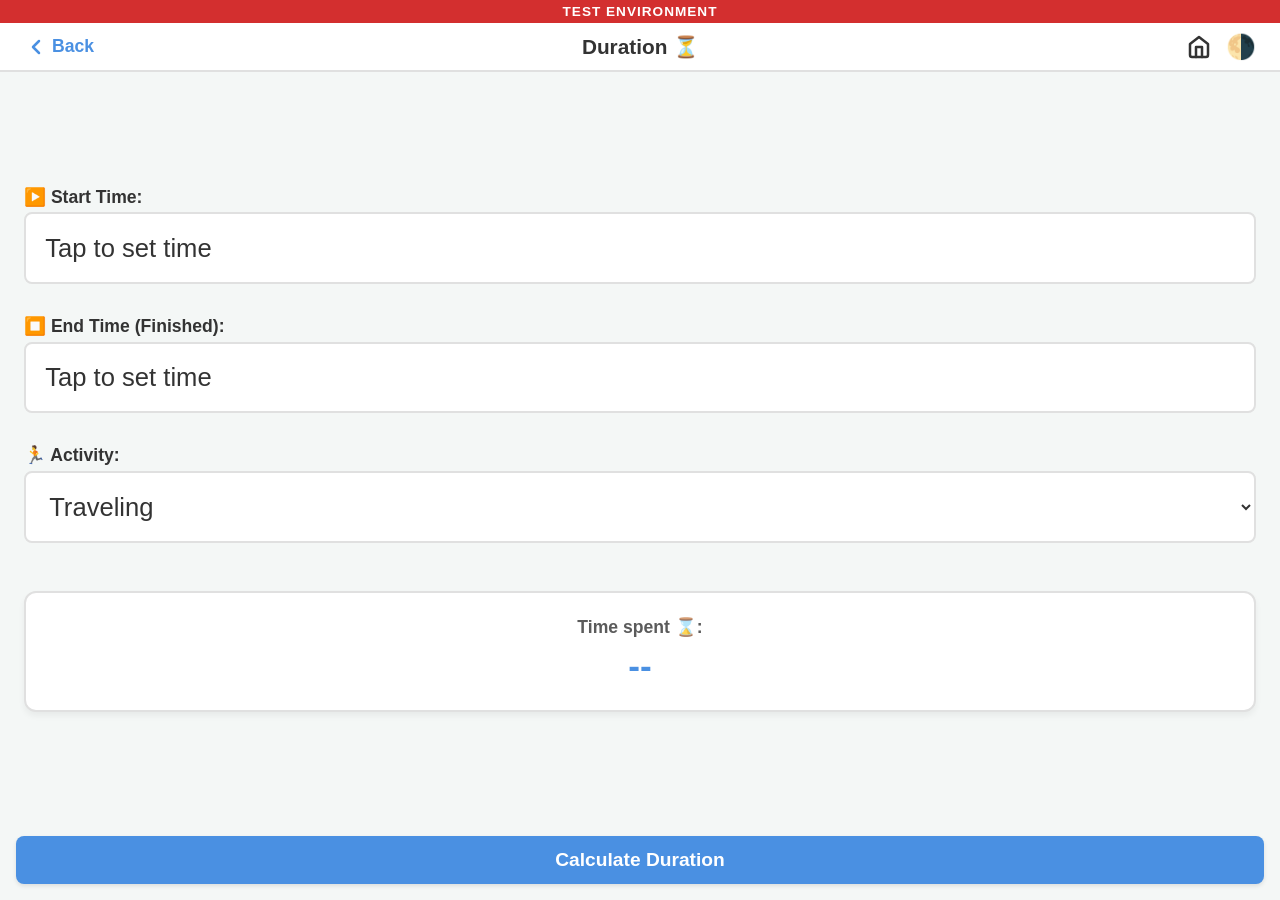
==== pages/duration.html @ 2d46a9dc "Update duration.html" ====
<!DOCTYPE html>
<html lang="en">
<head>
    <meta charset="UTF-8">
    <meta name="viewport" content="width=device-width, initial-scale=1.0, maximum-scale=1.0, user-scalable=no">
    <title>Duration | LifeCount</title>
    <link rel="stylesheet" href="../styles.css">
</head>
<body>
    <header class="top-bar">
        <a href="time-menu.html" class="back-btn" aria-label="Go back">
            <svg xmlns="http://www.w3.org/2000/svg" width="24" height="24" viewBox="0 0 24 24" fill="none" stroke="currentColor" stroke-width="2.5" stroke-linecap="round" stroke-linejoin="round"><polyline points="15 18 9 12 15 6"></polyline></svg>
            Back
        </a>
        <h1>Duration ⏳</h1>
        <div class="header-actions">
            <a href="../index.html" class="header-icon-btn" aria-label="Home">
                <svg xmlns="http://www.w3.org/2000/svg" width="24" height="24" viewBox="0 0 24 24" fill="none" stroke="currentColor" stroke-width="2.5" stroke-linecap="round" stroke-linejoin="round"><path d="m3 9 9-7 9 7v11a2 2 0 0 1-2 2H5a2 2 0 0 1-2-2z"/><polyline points="9 22 9 12 15 12 15 22"/></svg>
            </a>
            <button id="theme-toggle" class="header-icon-btn" style="font-size:1.5rem;">🌗</button>
        </div>
    </header>

    <main class="page-content">
        <!-- New time-content class elegantly spaces everything out -->
        <div class="content-body time-content">
            
            <div class="input-group">
                <label>▶️ Start Time:</label>
                <div class="time-picker-wrapper">
                    <input type="text" id="start-time-display" class="large-input time-picker-display" value="Tap to set time" readonly aria-hidden="true">
                    <input type="time" id="start-time" class="time-picker-native">
                </div>
            </div>

            <div class="input-group">
                <label>⏹️ End Time (Finished):</label>
                <div class="time-picker-wrapper">
                    <input type="text" id="end-time-display" class="large-input time-picker-display" value="Tap to set time" readonly aria-hidden="true">
                    <input type="time" id="end-time" class="time-picker-native">
                </div>
            </div>

            <div class="input-group">
                <label>🏃 Activity:</label>
                <select class="large-input">
                    <option value="travel">Traveling</option>
                    <option value="lunch">Lunch / Dinner</option>
                    <option value="other">Other activity</option>
                </select>
            </div>

            <!-- New time-result-box class makes it a prominent card -->
            <div class="time-result-box">
                <p style="margin: 0 0 0.5rem 0; font-weight:bold; font-size:1.1rem; opacity: 0.8;">Time spent ⌛:</p>
                <h2 id="duration-result" style="margin: 0; font-size: 2.2rem; color: var(--primary-color);">--</h2>
            </div>

        </div>

        <div class="step-footer">
            <button class="primary-btn" onclick="calculateDuration()">Calculate Duration</button>
        </div>
    </main>

    <script src="../app.js"></script>
    <script>
        function format12Hour(time24) {
            if (!time24) return "Tap to set time";
            let [hours, minutes] = time24.split(':');
            hours = parseInt(hours, 10);
            const ampm = hours >= 12 ? 'PM' : 'AM';
            hours = hours % 12;
            hours = hours ? hours : 12; 
            const strHours = hours < 10 ? '0' + hours : hours;
            return `${strHours}:${minutes} ${ampm}`;
        }
        document.getElementById('start-time').addEventListener('input', function(e) {
            document.getElementById('start-time-display').value = format12Hour(e.target.value);
        });
        document.getElementById('end-time').addEventListener('input', function(e) {
            document.getElementById('end-time-display').value = format12Hour(e.target.value);
        });

        function calculateDuration() {
            const start = document.getElementById('start-time').value;
            const end = document.getElementById('end-time').value;
            if(!start || !end) return alert("Please enter both times.");

            const startD = new Date(`1970-01-01T${start}:00`);
            let endD = new Date(`1970-01-01T${end}:00`);
            if (endD < startD) endD.setDate(endD.getDate() + 1); 
            
            const diffMs = endD - startD;
            const diffHrs = Math.floor(diffMs / 3600000);
            const diffMins = Math.floor((diffMs % 3600000) / 60000);
            
            document.getElementById('duration-result').innerText = `${diffHrs} hour(s) ${diffMins} minute(s)`;
        }
    </script>
</body>
</html>
---- styles.css ----
/* CSS Variables for seamless Light/Dark Mode */
:root {
    --bg-color: #f4f7f6;
    --text-color: #333333;
    --card-bg: #ffffff;
    --card-border: #e0e0e0;
    --primary-color: #4a90e2;
    --success-color: #4CAF50; 
    --error-color: #F44336;   
    --time-block-bg: #E06666; 
    --app-height: 100vh; 
}[data-theme="dark"] {
    --bg-color: #121212;
    --text-color: #e0e0e0;
    --card-bg: #1e1e1e;
    --card-border: #333333;
    --primary-color: #64b5f6;
    --success-color: #81C784;
    --error-color: #E57373;
    --time-block-bg: #D32F2F;
}

/* Bulletproof Viewport Lock */
html, body {
    margin: 0; padding: 0; width: 100vw; 
    overflow: hidden; position: fixed; touch-action: none; 
}

body {
    height: var(--app-height); 
    background-color: var(--bg-color); color: var(--text-color);
    font-family: 'Segoe UI', Roboto, Helvetica, Arial, sans-serif;
    transition: background-color 0.3s, color 0.3s;
    display: flex; flex-direction: column;
}

.top-bar {
    display: flex; justify-content: space-between; align-items: center;
    padding: 0.6rem 1.5rem; background-color: var(--card-bg);
    border-bottom: 2px solid var(--card-border); flex-shrink: 0; z-index: 10;
}
.top-bar h1 { margin: 0; font-size: 1.3rem; text-align: center; flex-grow: 1; display: flex; justify-content: center; align-items: center; gap: 8px; }
.back-btn {
    display: flex; align-items: center; gap: 0.25rem; text-decoration: none;
    color: var(--primary-color); font-weight: 600; font-size: 1.1rem; white-space: nowrap; 
    background: none; border: none; padding: 0; cursor: pointer; font-family: inherit;
}
.header-actions { display: flex; align-items: center; gap: 15px; }
.header-icon-btn {
    background: none; border: none; padding: 0; cursor: pointer; 
    color: var(--text-color); display: flex; align-items: center; justify-content: center;
}
.inline-icon { width: 24px; height: 24px; display: inline-block; vertical-align: bottom; }

/* --- ANIMATIONS & TOAST MESSAGES --- */
@keyframes spin { 100% { transform: rotate(360deg); } }
.spin { animation: spin 1s linear infinite; }
@keyframes popIn { 0% { transform: scale(0.8); opacity: 0; } 100% { transform: scale(1); opacity: 1; } }

.toast {
    visibility: hidden; min-width: 250px; background-color: var(--success-color); color: #fff;
    text-align: center; border-radius: 8px; padding: 16px; position: fixed; z-index: 10000;
    left: 50%; bottom: max(30px, env(safe-area-inset-bottom, 20px)); transform: translateX(-50%) translateY(20px);
    font-size: 1.1rem; font-weight: 600; box-shadow: 0 4px 6px rgba(0,0,0,0.2);
    opacity: 0; transition: opacity 0.3s ease, transform 0.3s ease, visibility 0.3s;
}
.toast.show { visibility: visible; opacity: 1; transform: translateX(-50%) translateY(0); }

/* --- CONTENT CONTAINERS --- */
.menu-container, .page-content {
    flex: 1 1 0%; min-height: 0; display: flex; flex-direction: column; position: relative;
}
.menu-container { gap: 1rem; padding: 1.5rem; overflow-y: auto; }

.flow-step { 
    display: none; position: absolute; top:0; left:0; width:100%; height: 100%;
    flex-direction: column; box-sizing: border-box; overflow: hidden;
}
.flow-step.active { display: flex; animation: popIn 0.2s ease-out; }

.content-body {
    flex: 1 1 0%; min-height: 0; display: flex; flex-direction: column; 
    overflow-y: auto; scrollbar-width: none; padding: 1rem; padding-bottom: 0; 
}
.content-body::-webkit-scrollbar { display: none; }

.step-footer {
    flex-shrink: 0; padding: 10px 1rem; 
    padding-bottom: max(1rem, env(safe-area-inset-bottom, 15px));
    background-color: var(--bg-color); 
}

.menu-card, .action-btn {
    display: flex; align-items: center; padding: 1.5rem; background-color: var(--card-bg);
    border: 2px solid var(--card-border); border-radius: 12px; text-decoration: none;
    color: var(--text-color); box-shadow: 0 4px 6px rgba(0,0,0,0.05); flex-shrink: 0;
}
.menu-card .icon { font-size: 2.5rem; margin-right: 1.5rem; }
.menu-card h2 { margin: 0; font-size: 1.3rem; }
.money-card { border-left: 8px solid var(--success-color); }
.time-card { border-left: 8px solid var(--primary-color); }
.other-card { border-left: 8px solid #FF9800; }

.input-group { margin-bottom: 0.8rem; display: flex; flex-direction: column; gap: 0.3rem; flex-shrink: 0; }
.input-group label { font-size: 1.1rem; font-weight: 600; display: flex; align-items: center; gap: 6px; }

.large-input {
    font-size: 1.5rem; padding: 0.5rem; flex-grow: 1; border: 2px solid var(--card-border); 
    border-radius: 8px; background-color: var(--card-bg); color: var(--text-color); width: 100%; box-sizing: border-box;
}

.items-container { flex: 1 1 0%; min-height: 0; overflow-y: auto; display: flex; flex-direction: column; }
.item-row { display: flex; gap: 8px; margin-bottom: 8px; align-items: center; flex-shrink: 0; }
.currency-wrapper { position: relative; flex-grow: 1; display: flex; align-items: center; }
.currency-symbol { position: absolute; left: 12px; font-size: 1.5rem; font-weight: bold; color: var(--text-color); pointer-events: none; }
.currency-wrapper .large-input { padding-left: 32px; margin: 0; }
.remove-item-btn { 
    background: transparent; color: var(--error-color); border: 2px solid var(--error-color); 
    border-radius: 8px; width: 44px; height: 44px; cursor: pointer; display: flex; 
    justify-content: center; align-items: center; flex-shrink: 0; transition: background 0.2s;
}
.remove-item-btn:active { background: var(--error-color); color: white; }
.add-item-btn { 
    background: transparent; border: 2px dashed var(--primary-color); color: var(--primary-color); 
    padding: 0.6rem; border-radius: 8px; font-weight: bold; font-size: 1.1rem; cursor: pointer; 
    width: 100%; flex-shrink: 0; margin-bottom: 10px; display: flex; justify-content: center; align-items: center; gap: 8px;
}

.time-picker-wrapper { position: relative; width: 100%; display: flex; align-items: center; }
.time-picker-display { cursor: pointer; }
.time-picker-native { position: absolute; top: 0; left: 0; width: 100%; height: 100%; opacity: 0; z-index: 2; cursor: pointer; -webkit-appearance: none; }

.primary-btn {
    background-color: var(--primary-color); color: white; border: none; border-radius: 8px;
    padding: 0.8rem 1rem; font-size: 1.2rem; font-weight: bold; width: 100%; box-sizing: border-box;
    text-align: center; box-shadow: 0 2px 4px rgba(0,0,0,0.1); display: block; cursor: pointer; width: 100%;
    flex-shrink: 0 !important; margin-top: auto !important; 
}
.primary-btn:disabled { background-color: #aaa; cursor: not-allowed; }

.time-block-container { display: flex; gap: 1rem; flex-shrink: 0; }
.time-block { flex: 1; display: flex; flex-direction: column; text-align: center; gap: 5px; }
.time-block label { font-size: 1rem; font-weight: bold; color: var(--text-color); }
.time-block input {
    background-color: var(--time-block-bg); color: white; border: none; border-radius: 8px; 
    padding: 0.8rem; font-size: 1.5rem; text-align: center; font-weight: bold; width: 100%; box-sizing: border-box;
}

/* --- IMAGE BASED SINGAPORE MONEY GRAPHICS --- */
.wallet-grid { 
    display: grid; grid-template-columns: repeat(2, minmax(0, 1fr)); 
    grid-template-rows: repeat(5, minmax(0, 1fr)); gap: 4px; flex: 1 1 0%; min-height: 0; height: 100%;
}
.wallet-item {
    border: 1px solid var(--card-border); padding: 4px; display: flex; flex-direction: column; 
    align-items: center; justify-content: space-evenly; background-color: var(--card-bg); 
    min-height: 0; overflow: hidden; border-radius: 8px;
}
.wallet-controls { display: flex; align-items: center; justify-content: center; gap: 8px; width: 100%; flex-shrink: 0; }
.control-btn {
    width: 24px; height: 24px; border-radius: 50%; border: 2px solid transparent; background: transparent; 
    font-size: 1.2rem; font-weight: bold; display: flex; align-items: center; justify-content: center; 
    cursor: pointer; line-height: 1; flex-shrink: 0;
}
.control-btn.minus { border-color: var(--error-color); color: var(--error-color); }
.control-btn.plus { border-color: var(--primary-color); color: var(--primary-color); }
.control-count { font-size: 1.1rem; font-weight: bold; width: 18px; text-align: center; color: var(--text-color); }

.currency-img { object-fit: contain; flex: 1 1 0%; min-height: 0; max-height: 100%; max-width: 90%; }
.currency-img.note { width: auto; height: auto; }
.currency-img.coin { width: auto; height: auto; }

.payment-graphics-container {
    display: flex; flex-wrap: wrap; justify-content: center; align-items: center; align-content: center; gap: 8px; margin-top: 5px;
    padding: 10px; background-color: rgba(0,0,0,0.03); border-radius: 8px; 
    flex: 1 1 0%; min-height: 0; overflow-y: auto; 
}
[data-theme="dark"] .payment-graphics-container { background-color: rgba(255,255,255,0.05); }

.payment-img { object-fit: contain; box-shadow: 0 3px 6px rgba(0,0,0,0.2); margin: 4px; }
.payment-img.note { width: 140px; height: auto; border-radius: 6px; }
.payment-img.coin { width: 70px; height: auto; border-radius: 50%; }

@media (max-height: 700px) {
    .wallet-item { flex-direction: row; justify-content: space-evenly; gap: 4px; padding: 2px 4px; }
    .wallet-controls { margin-top: 0; width: auto; gap: 6px; }
    .control-btn { width: 24px; height: 24px; font-size: 1rem; }
    .currency-img.note { width: 60px; height: 28px; }
    .currency-img.coin { width: 28px; height: 28px; }
    h1 { font-size: 1.5rem !important; }
    h2 { font-size: 1.2rem !important; }
    .primary-btn { padding: 0.6rem; font-size: 1.1rem; }
    .payment-img.note { width: 100px; }
    .payment-img.coin { width: 50px; }
}

/* --- BOTTOM SHEET --- */
.bottom-sheet-backdrop {
    position: fixed; top: 0; left: 0; width: 100vw; height: 100vh; height: 100dvh;
    background: rgba(0,0,0,0.6); z-index: 9999; display: none; opacity: 0; transition: opacity 0.3s;
}
.bottom-sheet {
    position: fixed; bottom: 0; left: 0; width: 100%; height: 55vh; height: 55dvh;
    background: var(--card-bg); border-top-left-radius: 30px; border-top-right-radius: 30px;
    box-shadow: 0 -10px 25px rgba(0,0,0,0.2); z-index: 10000;
    transform: translateY(100%); transition: transform 0.4s cubic-bezier(0.175, 0.885, 0.32, 1.275);
    display: flex; flex-direction: column; align-items: center; justify-content: center;
    padding: 1rem; box-sizing: border-box; text-align: center;
}
.bottom-sheet-backdrop.show { display: block; opacity: 1; }
.bottom-sheet.show { transform: translateY(0); }

.bottom-sheet .giant-icon { font-size: 5rem; line-height: 1; margin-bottom: 5px; }
.bottom-sheet h2 { font-size: 2.2rem; margin: 0 0 5px 0; }
.bottom-sheet p { font-size: 1.1rem; margin: 0 0 15px 0; color: var(--text-color); opacity: 0.8; display: flex; align-items: center; justify-content: center; gap: 8px;}
.bottom-sheet.correct h2 { color: var(--success-color); }
.bottom-sheet.wrong h2 { color: var(--error-color); }
.sheet-btn-group { display: flex; flex-direction: column; gap: 10px; width: 100%; max-width: 300px; }

/* --- OBNOXIOUS NOTIFICATION STYLES --- */
.obnoxious-overlay {
    position: fixed; top: 0; left: 0; width: 100vw; height: 100vh; height: 100dvh;
    z-index: 999999; display: flex; flex-direction: column; justify-content: center;
    align-items: center; text-align: center; padding: 1.5rem; box-sizing: border-box;
    animation: popIn 0.3s cubic-bezier(0.175, 0.885, 0.32, 1.275) forwards;
}
.obnoxious-overlay.good { background-color: #4CAF50; color: white; }
.obnoxious-overlay.bad { background-color: #F44336; color: white; }
.obnoxious-overlay .giant-icon { font-size: 10rem; margin-bottom: 1rem; line-height: 1; }
.obnoxious-overlay h1 { font-size: 3.5rem; margin: 0 0 1rem 0; text-transform: uppercase; line-height: 1.1; }
.obnoxious-overlay p { font-size: 1.8rem; margin: 0 0 3rem 0; font-weight: bold; }
.obnoxious-btn {
    background-color: rgba(255,255,255,0.3); border: 4px solid white; color: white;
    font-size: 1.5rem; font-weight: bold; padding: 1.2rem 2rem; border-radius: 16px;
    cursor: pointer; width: 100%; max-width: 350px; box-shadow: 0 8px 16px rgba(0,0,0,0.2);
}
.obnoxious-btn:active { transform: scale(0.95); }

.processing-overlay {
    position: fixed; top: 0; left: 0; width: 100vw; height: 100vh; height: 100dvh;
    background: rgba(0,0,0,0.8); z-index: 999990; display: flex; flex-direction: column;
    justify-content: center; align-items: center; color: white;
}
.processing-spinner { font-size: 5rem; animation: spin 1s linear infinite; margin-bottom: 20px; }


/* --- TIME MODULES FIX (UNCRAMPED) --- */
.time-content {
    justify-content: center;
    gap: 2rem; 
    padding: 2rem 1.5rem;
}
.time-content .input-group {
    margin-bottom: 0; 
}
.time-content .large-input {
    padding: 1.2rem; 
    font-size: 1.6rem;
}
.time-content .time-block input {
    padding: 1.2rem; 
    font-size: 1.8rem;
}
.time-result-box {
    background-color: var(--card-bg);
    border: 2px solid var(--card-border);
    padding: 1.5rem;
    border-radius: 12px;
    text-align: center;
    box-shadow: 0 4px 6px rgba(0,0,0,0.05);
    margin-top: 1rem;
}
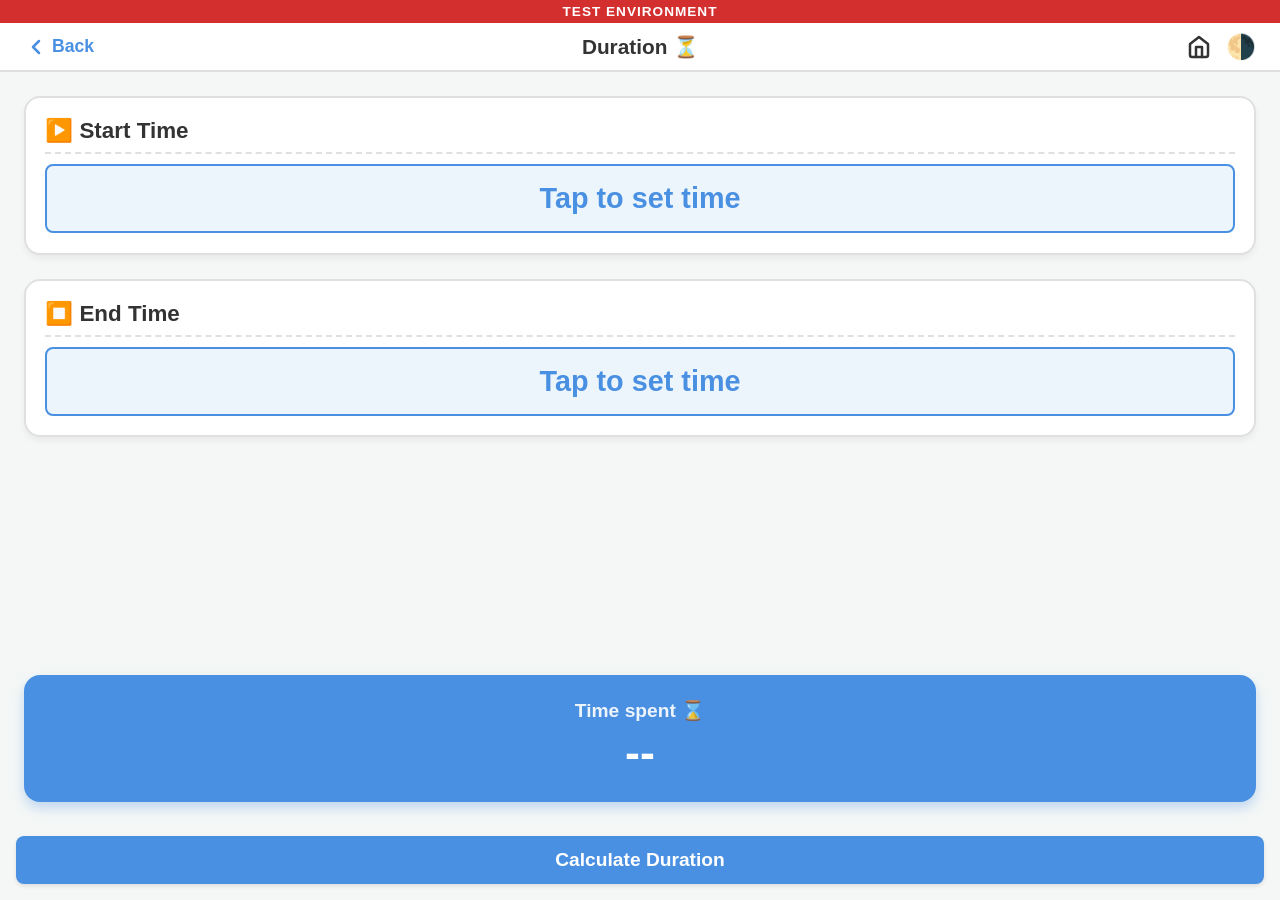
==== commit 0096b435: "Update duration.html" ====
--- a/pages/duration.html
+++ b/pages/duration.html
@@ -9,8 +9,7 @@
 <body>
     <header class="top-bar">
         <a href="time-menu.html" class="back-btn" aria-label="Go back">
-            <svg xmlns="http://www.w3.org/2000/svg" width="24" height="24" viewBox="0 0 24 24" fill="none" stroke="currentColor" stroke-width="2.5" stroke-linecap="round" stroke-linejoin="round"><polyline points="15 18 9 12 15 6"></polyline></svg>
-            Back
+            <svg xmlns="http://www.w3.org/2000/svg" width="24" height="24" viewBox="0 0 24 24" fill="none" stroke="currentColor" stroke-width="2.5" stroke-linecap="round" stroke-linejoin="round"><polyline points="15 18 9 12 15 6"></polyline></svg> Back
         </a>
         <h1>Duration ⏳</h1>
         <div class="header-actions">
@@ -22,38 +21,21 @@
     </header>
 
     <main class="page-content">
-        <!-- New time-content class elegantly spaces everything out -->
         <div class="content-body time-content">
             
-            <div class="input-group">
-                <label>▶️ Start Time:</label>
-                <div class="time-picker-wrapper">
-                    <input type="text" id="start-time-display" class="large-input time-picker-display" value="Tap to set time" readonly aria-hidden="true">
-                    <input type="time" id="start-time" class="time-picker-native">
-                </div>
+            <div class="time-card-box">
+                <h3 class="time-card-header">▶️ Start Time</h3>
+                <p id="start-time-display" class="time-card-display" onclick="openTimePicker('start')">Tap to set time</p>
             </div>
 
-            <div class="input-group">
-                <label>⏹️ End Time (Finished):</label>
-                <div class="time-picker-wrapper">
-                    <input type="text" id="end-time-display" class="large-input time-picker-display" value="Tap to set time" readonly aria-hidden="true">
-                    <input type="time" id="end-time" class="time-picker-native">
-                </div>
+            <div class="time-card-box">
+                <h3 class="time-card-header">⏹️ End Time</h3>
+                <p id="end-time-display" class="time-card-display" onclick="openTimePicker('end')">Tap to set time</p>
             </div>
 
-            <div class="input-group">
-                <label>🏃 Activity:</label>
-                <select class="large-input">
-                    <option value="travel">Traveling</option>
-                    <option value="lunch">Lunch / Dinner</option>
-                    <option value="other">Other activity</option>
-                </select>
-            </div>
-
-            <!-- New time-result-box class makes it a prominent card -->
             <div class="time-result-box">
-                <p style="margin: 0 0 0.5rem 0; font-weight:bold; font-size:1.1rem; opacity: 0.8;">Time spent ⌛:</p>
-                <h2 id="duration-result" style="margin: 0; font-size: 2.2rem; color: var(--primary-color);">--</h2>
+                <p style="margin: 0 0 5px 0; font-weight:bold; font-size:1.2rem; opacity: 0.9;">Time spent ⌛</p>
+                <h2 id="duration-result" style="margin: 0; font-size: 2.8rem;">--</h2>
             </div>
 
         </div>
@@ -65,37 +47,46 @@
 
     <script src="../app.js"></script>
     <script>
-        function format12Hour(time24) {
-            if (!time24) return "Tap to set time";
-            let [hours, minutes] = time24.split(':');
-            hours = parseInt(hours, 10);
-            const ampm = hours >= 12 ? 'PM' : 'AM';
-            hours = hours % 12;
-            hours = hours ? hours : 12; 
-            const strHours = hours < 10 ? '0' + hours : hours;
-            return `${strHours}:${minutes} ${ampm}`;
+        let state = { start: null, end: null }; // Stores raw {hr24, min}
+
+        function openTimePicker(type) {
+            const isStart = type === 'start';
+            const title = isStart ? "Select Start Time" : "Select End Time";
+            
+            window.openRolodex(title,[
+                { id: 'hr', items: window.RoloGen.hours12(), selectedValue: 12 },
+                { id: 'min', items: window.RoloGen.mins60(), selectedValue: 0 },
+                { id: 'ampm', items: window.RoloGen.ampm(), selectedValue: 'PM' }
+            ], (res) => {
+                const hr = parseInt(res.hr);
+                const min = parseInt(res.min);
+                const ampm = res.ampm;
+                
+                // Convert to 24h for easy math
+                let hr24 = hr;
+                if (ampm === 'PM' && hr !== 12) hr24 += 12;
+                if (ampm === 'AM' && hr === 12) hr24 = 0;
+
+                state[type] = { hr24, min };
+                
+                const displayStr = `${hr.toString().padStart(2,'0')}:${min.toString().padStart(2,'0')} ${ampm}`;
+                document.getElementById(`${type}-time-display`).innerText = displayStr;
+            });
         }
-        document.getElementById('start-time').addEventListener('input', function(e) {
-            document.getElementById('start-time-display').value = format12Hour(e.target.value);
-        });
-        document.getElementById('end-time').addEventListener('input', function(e) {
-            document.getElementById('end-time-display').value = format12Hour(e.target.value);
-        });
 
         function calculateDuration() {
-            const start = document.getElementById('start-time').value;
-            const end = document.getElementById('end-time').value;
-            if(!start || !end) return alert("Please enter both times.");
+            if(!state.start || !state.end) return alert("Please set both times first.");
 
-            const startD = new Date(`1970-01-01T${start}:00`);
-            let endD = new Date(`1970-01-01T${end}:00`);
+            const startD = new Date(); startD.setHours(state.start.hr24, state.start.min, 0);
+            const endD = new Date(); endD.setHours(state.end.hr24, state.end.min, 0);
+            
             if (endD < startD) endD.setDate(endD.getDate() + 1); 
             
             const diffMs = endD - startD;
             const diffHrs = Math.floor(diffMs / 3600000);
             const diffMins = Math.floor((diffMs % 3600000) / 60000);
             
-            document.getElementById('duration-result').innerText = `${diffHrs} hour(s) ${diffMins} minute(s)`;
+            document.getElementById('duration-result').innerText = `${diffHrs}h ${diffMins}m`;
         }
     </script>
 </body>
--- a/styles.css
+++ b/styles.css
@@ -109,7 +109,16 @@
     border-radius: 8px; background-color: var(--card-bg); color: var(--text-color); width: 100%; box-sizing: border-box;
 }
 
-.items-container { flex: 1 1 0%; min-height: 0; overflow-y: auto; display: flex; flex-direction: column; }
+.summary-box {
+    flex: 1; border: 2px solid; border-radius: 8px; padding: 0.6rem; text-align: center;
+    transition: all 0.3s ease; box-sizing: border-box; display: flex; flex-direction: column; justify-content: center;
+}
+.summary-box p { margin: 0; font-size: 0.85rem; font-weight: bold; opacity: 0.9; }
+.summary-box h2 { margin: 0; font-size: 1.5rem; }
+.summary-box-safe { background-color: rgba(76, 175, 80, 0.15); border-color: var(--success-color); color: var(--success-color); }
+.summary-box-danger { background-color: rgba(244, 67, 54, 0.15); border-color: var(--error-color); color: var(--error-color); }
+
+.items-container { flex: 1 1 0%; min-height: 0; overflow-y: auto; display: flex; flex-direction: column; padding-right: 5px;}
 .item-row { display: flex; gap: 8px; margin-bottom: 8px; align-items: center; flex-shrink: 0; }
 .currency-wrapper { position: relative; flex-grow: 1; display: flex; align-items: center; }
 .currency-symbol { position: absolute; left: 12px; font-size: 1.5rem; font-weight: bold; color: var(--text-color); pointer-events: none; }
@@ -126,10 +135,6 @@
     width: 100%; flex-shrink: 0; margin-bottom: 10px; display: flex; justify-content: center; align-items: center; gap: 8px;
 }
 
-.time-picker-wrapper { position: relative; width: 100%; display: flex; align-items: center; }
-.time-picker-display { cursor: pointer; }
-.time-picker-native { position: absolute; top: 0; left: 0; width: 100%; height: 100%; opacity: 0; z-index: 2; cursor: pointer; -webkit-appearance: none; }
-
 .primary-btn {
     background-color: var(--primary-color); color: white; border: none; border-radius: 8px;
     padding: 0.8rem 1rem; font-size: 1.2rem; font-weight: bold; width: 100%; box-sizing: border-box;
@@ -138,14 +143,6 @@
 }
 .primary-btn:disabled { background-color: #aaa; cursor: not-allowed; }
 
-.time-block-container { display: flex; gap: 1rem; flex-shrink: 0; }
-.time-block { flex: 1; display: flex; flex-direction: column; text-align: center; gap: 5px; }
-.time-block label { font-size: 1rem; font-weight: bold; color: var(--text-color); }
-.time-block input {
-    background-color: var(--time-block-bg); color: white; border: none; border-radius: 8px; 
-    padding: 0.8rem; font-size: 1.5rem; text-align: center; font-weight: bold; width: 100%; box-sizing: border-box;
-}
-
 /* --- IMAGE BASED SINGAPORE MONEY GRAPHICS --- */
 .wallet-grid { 
     display: grid; grid-template-columns: repeat(2, minmax(0, 1fr)); 
@@ -174,8 +171,7 @@
     display: flex; flex-wrap: wrap; justify-content: center; align-items: center; align-content: center; gap: 8px; margin-top: 5px;
     padding: 10px; background-color: rgba(0,0,0,0.03); border-radius: 8px; 
     flex: 1 1 0%; min-height: 0; overflow-y: auto; 
-}
-[data-theme="dark"] .payment-graphics-container { background-color: rgba(255,255,255,0.05); }
+}[data-theme="dark"] .payment-graphics-container { background-color: rgba(255,255,255,0.05); }
 
 .payment-img { object-fit: contain; box-shadow: 0 3px 6px rgba(0,0,0,0.2); margin: 4px; }
 .payment-img.note { width: 140px; height: auto; border-radius: 6px; }
@@ -209,7 +205,6 @@
 }
 .bottom-sheet-backdrop.show { display: block; opacity: 1; }
 .bottom-sheet.show { transform: translateY(0); }
-
 .bottom-sheet .giant-icon { font-size: 5rem; line-height: 1; margin-bottom: 5px; }
 .bottom-sheet h2 { font-size: 2.2rem; margin: 0 0 5px 0; }
 .bottom-sheet p { font-size: 1.1rem; margin: 0 0 15px 0; color: var(--text-color); opacity: 0.8; display: flex; align-items: center; justify-content: center; gap: 8px;}
@@ -236,6 +231,13 @@
 }
 .obnoxious-btn:active { transform: scale(0.95); }
 
+.error-payment-section {
+    position: absolute; bottom: 0; left: 0; width: 100%; height: 50%;
+    background-color: #E57373; color: white; display: none; flex-direction: column; align-items: center; justify-content: center;
+    z-index: 100; border-top-left-radius: 24px; border-top-right-radius: 24px;
+    box-shadow: 0 -10px 25px rgba(0,0,0,0.2); animation: popIn 0.3s ease-out; text-align: center; padding: 1rem; box-sizing: border-box;
+}
+
 .processing-overlay {
     position: fixed; top: 0; left: 0; width: 100vw; height: 100vh; height: 100dvh;
     background: rgba(0,0,0,0.8); z-index: 999990; display: flex; flex-direction: column;
@@ -244,29 +246,68 @@
 .processing-spinner { font-size: 5rem; animation: spin 1s linear infinite; margin-bottom: 20px; }
 
 
-/* --- TIME MODULES FIX (UNCRAMPED) --- */
-.time-content {
-    justify-content: center;
-    gap: 2rem; 
-    padding: 2rem 1.5rem;
-}
-.time-content .input-group {
-    margin-bottom: 0; 
-}
-.time-content .large-input {
-    padding: 1.2rem; 
-    font-size: 1.6rem;
-}
-.time-content .time-block input {
-    padding: 1.2rem; 
-    font-size: 1.8rem;
-}
+/* ========================================================= */
+/* --- NEW: MASSIVE UNCRAMPED TIME UI & ROLODEX PICKER --- */
+/* ========================================================= */
+.time-content { padding: 1.5rem; gap: 1.5rem; display: flex; flex-direction: column; }
+
+/* Large Visual Card layout replacing the old inputs */
+.time-card-box {
+    background: var(--card-bg); border: 2px solid var(--card-border);
+    border-radius: 16px; padding: 1.2rem; box-shadow: 0 4px 6px rgba(0,0,0,0.05);
+    display: flex; flex-direction: column; gap: 10px; flex-shrink: 0;
+}
+.time-card-header {
+    font-size: 1.4rem; font-weight: 800; color: var(--text-color);
+    display: flex; align-items: center; gap: 10px; padding-bottom: 0.5rem;
+    border-bottom: 2px dashed var(--card-border); margin: 0;
+}
+.time-card-display {
+    background: rgba(74, 144, 226, 0.1); color: var(--primary-color);
+    font-size: 1.8rem; font-weight: 900; text-align: center; padding: 1rem;
+    border-radius: 8px; cursor: pointer; border: 2px solid var(--primary-color);
+    margin: 0; transition: transform 0.1s;
+}
+.time-card-display:active { transform: scale(0.98); }
+
 .time-result-box {
-    background-color: var(--card-bg);
-    border: 2px solid var(--card-border);
-    padding: 1.5rem;
-    border-radius: 12px;
-    text-align: center;
-    box-shadow: 0 4px 6px rgba(0,0,0,0.05);
-    margin-top: 1rem;
-}
+    background-color: var(--primary-color); color: white; padding: 1.5rem;
+    border-radius: 16px; text-align: center; box-shadow: 0 6px 12px rgba(74, 144, 226, 0.3); 
+    margin-top: auto; flex-shrink: 0;
+}
+
+/* Custom Rolodex Modal */
+.rolodex-sheet {
+    height: 320px; /* Exact height to fit 5 items */
+    padding: 0; 
+}
+.rolodex-header {
+    display: flex; justify-content: space-between; align-items: center; width: 100%;
+    padding: 15px 20px; box-sizing: border-box; border-bottom: 1px solid var(--card-border);
+    font-size: 1.2rem; font-weight: bold; background: var(--card-bg);
+    border-top-left-radius: 30px; border-top-right-radius: 30px;
+}
+.rolodex-cancel { color: var(--error-color); cursor: pointer; }
+.rolodex-title { color: var(--text-color); font-size: 1.3rem; }
+.rolodex-save { color: var(--success-color); cursor: pointer; }
+
+.rolodex-body {
+    display: flex; width: 100%; height: 220px; position: relative; background: var(--bg-color);
+}
+.rolodex-highlight {
+    position: absolute; top: 50%; left: 0; width: 100%; height: 44px; transform: translateY(-50%);
+    background: rgba(74, 144, 226, 0.15); border-top: 2px solid var(--primary-color); 
+    border-bottom: 2px solid var(--primary-color); pointer-events: none; z-index: 2;
+}
+.rolodex-col {
+    flex: 1; overflow-y: auto; scroll-snap-type: y mandatory; scrollbar-width: none;
+    /* padding: (ContainerHeight/2) - (ItemHeight/2) */
+    padding: 88px 0; box-sizing: border-box; position: relative; z-index: 1;
+}
+.rolodex-col::-webkit-scrollbar { display: none; }
+.rolodex-item {
+    height: 44px; display: flex; align-items: center; justify-content: center;
+    scroll-snap-align: center; font-size: 1.2rem; color: var(--text-color); opacity: 0.4;
+    transition: all 0.2s ease; user-select: none;
+}
+.rolodex-item.active { opacity: 1; font-size: 1.5rem; font-weight: 900; color: var(--primary-color); }
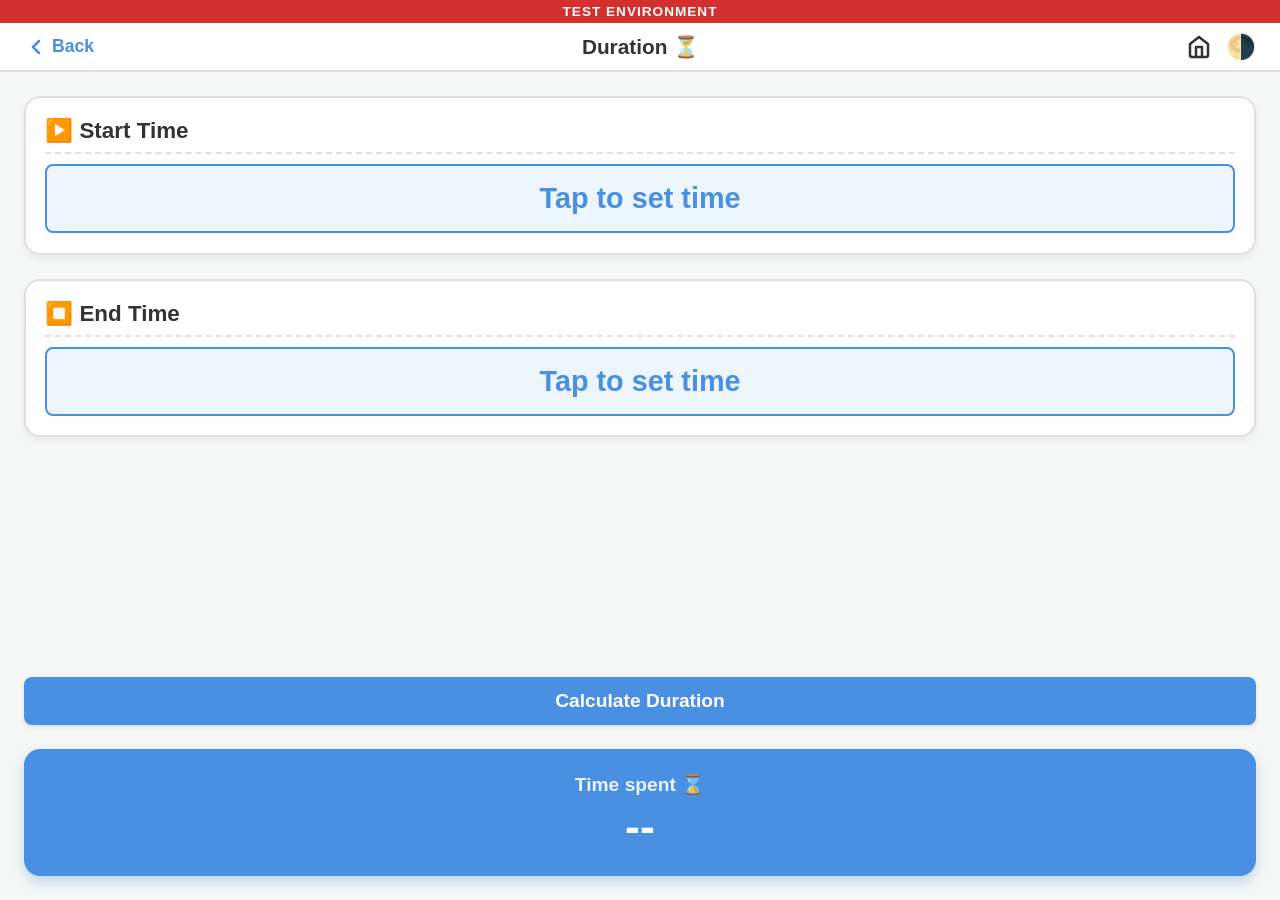
==== commit e15855a4: "Update duration.html" ====
--- a/pages/duration.html
+++ b/pages/duration.html
@@ -23,31 +23,34 @@
     <main class="page-content">
         <div class="content-body time-content">
             
-            <div class="time-card-box">
-                <h3 class="time-card-header">▶️ Start Time</h3>
-                <p id="start-time-display" class="time-card-display" onclick="openTimePicker('start')">Tap to set time</p>
+            <div style="display: flex; flex-direction: column; gap: 1.5rem;">
+                <div class="time-card-box">
+                    <h3 class="time-card-header">▶️ Start Time</h3>
+                    <p id="start-time-display" class="time-card-display" onclick="openTimePicker('start')">Tap to set time</p>
+                </div>
+
+                <div class="time-card-box">
+                    <h3 class="time-card-header">⏹️ End Time</h3>
+                    <p id="end-time-display" class="time-card-display" onclick="openTimePicker('end')">Tap to set time</p>
+                </div>
             </div>
 
-            <div class="time-card-box">
-                <h3 class="time-card-header">⏹️ End Time</h3>
-                <p id="end-time-display" class="time-card-display" onclick="openTimePicker('end')">Tap to set time</p>
+            <!-- Placed Calculate button immediately above Result Box -->
+            <div style="display: flex; flex-direction: column; gap: 1.5rem; margin-top: auto;">
+                <button class="primary-btn" onclick="calculateDuration()" style="margin: 0 !important;">Calculate Duration</button>
+
+                <div class="time-result-box">
+                    <p style="margin: 0 0 5px 0; font-weight:bold; font-size:1.2rem; opacity: 0.9;">Time spent ⌛</p>
+                    <h2 id="duration-result" style="margin: 0; font-size: 2.8rem;">--</h2>
+                </div>
             </div>
 
-            <div class="time-result-box">
-                <p style="margin: 0 0 5px 0; font-weight:bold; font-size:1.2rem; opacity: 0.9;">Time spent ⌛</p>
-                <h2 id="duration-result" style="margin: 0; font-size: 2.8rem;">--</h2>
-            </div>
-
-        </div>
-
-        <div class="step-footer">
-            <button class="primary-btn" onclick="calculateDuration()">Calculate Duration</button>
         </div>
     </main>
 
     <script src="../app.js"></script>
     <script>
-        let state = { start: null, end: null }; // Stores raw {hr24, min}
+        let state = { start: null, end: null }; 
 
         function openTimePicker(type) {
             const isStart = type === 'start';
@@ -62,7 +65,6 @@
                 const min = parseInt(res.min);
                 const ampm = res.ampm;
                 
-                // Convert to 24h for easy math
                 let hr24 = hr;
                 if (ampm === 'PM' && hr !== 12) hr24 += 12;
                 if (ampm === 'AM' && hr === 12) hr24 = 0;
--- a/styles.css
+++ b/styles.css
@@ -139,9 +139,17 @@
     background-color: var(--primary-color); color: white; border: none; border-radius: 8px;
     padding: 0.8rem 1rem; font-size: 1.2rem; font-weight: bold; width: 100%; box-sizing: border-box;
     text-align: center; box-shadow: 0 2px 4px rgba(0,0,0,0.1); display: block; cursor: pointer; width: 100%;
-    flex-shrink: 0 !important; margin-top: auto !important; 
+    flex-shrink: 0 !important; 
 }
 .primary-btn:disabled { background-color: #aaa; cursor: not-allowed; }
+
+.time-block-container { display: flex; gap: 1rem; flex-shrink: 0; }
+.time-block { flex: 1; display: flex; flex-direction: column; text-align: center; gap: 5px; }
+.time-block label { font-size: 1rem; font-weight: bold; color: var(--text-color); }
+.time-block input {
+    background-color: var(--time-block-bg); color: white; border: none; border-radius: 8px; 
+    padding: 0.8rem; font-size: 1.5rem; text-align: center; font-weight: bold; width: 100%; box-sizing: border-box;
+}
 
 /* --- IMAGE BASED SINGAPORE MONEY GRAPHICS --- */
 .wallet-grid { 
@@ -247,11 +255,13 @@
 
 
 /* ========================================================= */
-/* --- NEW: MASSIVE UNCRAMPED TIME UI & ROLODEX PICKER --- */
+/* --- MASSIVE UNCRAMPED TIME UI & ROLODEX PICKER --- */
 /* ========================================================= */
-.time-content { padding: 1.5rem; gap: 1.5rem; display: flex; flex-direction: column; }
-
-/* Large Visual Card layout replacing the old inputs */
+.time-content { 
+    padding: 1.5rem; display: flex; flex-direction: column; 
+    justify-content: space-between; /* Automatically spaces elements vertically */
+}
+
 .time-card-box {
     background: var(--card-bg); border: 2px solid var(--card-border);
     border-radius: 16px; padding: 1.2rem; box-shadow: 0 4px 6px rgba(0,0,0,0.05);
@@ -273,14 +283,11 @@
 .time-result-box {
     background-color: var(--primary-color); color: white; padding: 1.5rem;
     border-radius: 16px; text-align: center; box-shadow: 0 6px 12px rgba(74, 144, 226, 0.3); 
-    margin-top: auto; flex-shrink: 0;
+    margin: 0; flex-shrink: 0; width: 100%; box-sizing: border-box;
 }
 
 /* Custom Rolodex Modal */
-.rolodex-sheet {
-    height: 320px; /* Exact height to fit 5 items */
-    padding: 0; 
-}
+.rolodex-sheet { height: 320px; padding: 0; }
 .rolodex-header {
     display: flex; justify-content: space-between; align-items: center; width: 100%;
     padding: 15px 20px; box-sizing: border-box; border-bottom: 1px solid var(--card-border);
@@ -291,20 +298,28 @@
 .rolodex-title { color: var(--text-color); font-size: 1.3rem; }
 .rolodex-save { color: var(--success-color); cursor: pointer; }
 
-.rolodex-body {
-    display: flex; width: 100%; height: 220px; position: relative; background: var(--bg-color);
-}
+.rolodex-body { display: flex; width: 100%; height: 220px; position: relative; background: var(--bg-color); }
 .rolodex-highlight {
     position: absolute; top: 50%; left: 0; width: 100%; height: 44px; transform: translateY(-50%);
     background: rgba(74, 144, 226, 0.15); border-top: 2px solid var(--primary-color); 
     border-bottom: 2px solid var(--primary-color); pointer-events: none; z-index: 2;
 }
+
+/* ROLODEX LABEL HACKS (Hour/Minute) */
+.rolodex-col-wrapper { position: relative; display: flex; align-items: center; justify-content: center; height: 100%; }
 .rolodex-col {
     flex: 1; overflow-y: auto; scroll-snap-type: y mandatory; scrollbar-width: none;
-    /* padding: (ContainerHeight/2) - (ItemHeight/2) */
-    padding: 88px 0; box-sizing: border-box; position: relative; z-index: 1;
+    padding: 88px 0; box-sizing: border-box; position: relative; z-index: 1; width: 100%;
 }
 .rolodex-col::-webkit-scrollbar { display: none; }
+.rolodex-col.has-suffix .rolodex-item { padding-right: 45px; } /* Shifts numbers left to make room for text */
+
+.rolodex-static-label {
+    position: absolute; top: 50%; transform: translateY(-50%); right: 15px;
+    font-size: 1.1rem; font-weight: 800; color: var(--primary-color);
+    pointer-events: none; z-index: 3;
+}
+
 .rolodex-item {
     height: 44px; display: flex; align-items: center; justify-content: center;
     scroll-snap-align: center; font-size: 1.2rem; color: var(--text-color); opacity: 0.4;
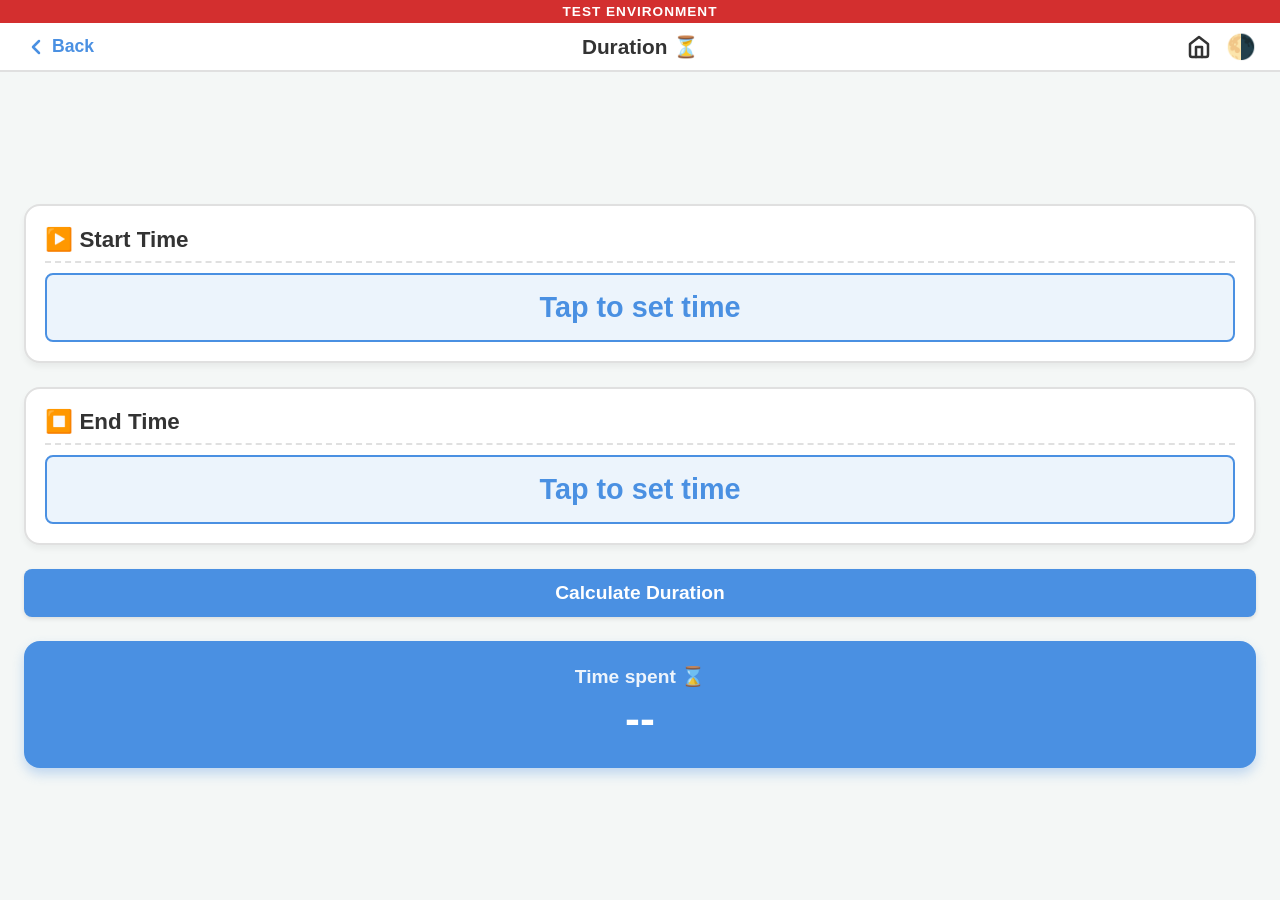
==== commit e4b2b2ae: "Update duration.html" ====
--- a/pages/duration.html
+++ b/pages/duration.html
@@ -35,13 +35,13 @@
                 </div>
             </div>
 
-            <!-- Placed Calculate button immediately above Result Box -->
-            <div style="display: flex; flex-direction: column; gap: 1.5rem; margin-top: auto;">
+            <!-- Removed margin-top: auto so it inherently populates from the center out -->
+            <div style="display: flex; flex-direction: column; gap: 1.5rem;">
                 <button class="primary-btn" onclick="calculateDuration()" style="margin: 0 !important;">Calculate Duration</button>
 
                 <div class="time-result-box">
                     <p style="margin: 0 0 5px 0; font-weight:bold; font-size:1.2rem; opacity: 0.9;">Time spent ⌛</p>
-                    <h2 id="duration-result" style="margin: 0; font-size: 2.8rem;">--</h2>
+                    <h2 id="duration-result" style="color: #ffffff;">--</h2>
                 </div>
             </div>
 
@@ -88,7 +88,10 @@
             const diffHrs = Math.floor(diffMs / 3600000);
             const diffMins = Math.floor((diffMs % 3600000) / 60000);
             
-            document.getElementById('duration-result').innerText = `${diffHrs}h ${diffMins}m`;
+            const hrStr = diffHrs === 1 ? 'hour' : 'hours';
+            const minStr = diffMins === 1 ? 'minute' : 'minutes';
+            
+            document.getElementById('duration-result').innerText = `${diffHrs} ${hrStr} ${diffMins} ${minStr}`;
         }
     </script>
 </body>
--- a/styles.css
+++ b/styles.css
@@ -70,7 +70,9 @@
 .menu-container, .page-content {
     flex: 1 1 0%; min-height: 0; display: flex; flex-direction: column; position: relative;
 }
-.menu-container { gap: 1rem; padding: 1.5rem; overflow-y: auto; }
+
+/* CRITICAL FIX: Menu buttons populate from the center */
+.menu-container { gap: 1.5rem; padding: 1.5rem; overflow-y: auto; justify-content: center; }
 
 .flow-step { 
     display: none; position: absolute; top:0; left:0; width:100%; height: 100%;
@@ -78,9 +80,11 @@
 }
 .flow-step.active { display: flex; animation: popIn 0.2s ease-out; }
 
+/* CRITICAL FIX: All sub-page content populates from the center */
 .content-body {
     flex: 1 1 0%; min-height: 0; display: flex; flex-direction: column; 
     overflow-y: auto; scrollbar-width: none; padding: 1rem; padding-bottom: 0; 
+    justify-content: center; 
 }
 .content-body::-webkit-scrollbar { display: none; }
 
@@ -139,7 +143,7 @@
     background-color: var(--primary-color); color: white; border: none; border-radius: 8px;
     padding: 0.8rem 1rem; font-size: 1.2rem; font-weight: bold; width: 100%; box-sizing: border-box;
     text-align: center; box-shadow: 0 2px 4px rgba(0,0,0,0.1); display: block; cursor: pointer; width: 100%;
-    flex-shrink: 0 !important; 
+    flex-shrink: 0 !important; margin-top: auto !important; 
 }
 .primary-btn:disabled { background-color: #aaa; cursor: not-allowed; }
 
@@ -259,7 +263,8 @@
 /* ========================================================= */
 .time-content { 
     padding: 1.5rem; display: flex; flex-direction: column; 
-    justify-content: space-between; /* Automatically spaces elements vertically */
+    justify-content: center; /* Center-out alignment */
+    gap: 1.5rem;
 }
 
 .time-card-box {
@@ -272,11 +277,14 @@
     display: flex; align-items: center; gap: 10px; padding-bottom: 0.5rem;
     border-bottom: 2px dashed var(--card-border); margin: 0;
 }
+
 .time-card-display {
     background: rgba(74, 144, 226, 0.1); color: var(--primary-color);
-    font-size: 1.8rem; font-weight: 900; text-align: center; padding: 1rem;
+    font-weight: 900; text-align: center; padding: 1rem;
     border-radius: 8px; cursor: pointer; border: 2px solid var(--primary-color);
     margin: 0; transition: transform 0.1s;
+    font-size: clamp(1rem, 4.5vw, 1.8rem); 
+    white-space: nowrap; overflow: hidden; text-overflow: ellipsis;
 }
 .time-card-display:active { transform: scale(0.98); }
 
@@ -284,6 +292,10 @@
     background-color: var(--primary-color); color: white; padding: 1.5rem;
     border-radius: 16px; text-align: center; box-shadow: 0 6px 12px rgba(74, 144, 226, 0.3); 
     margin: 0; flex-shrink: 0; width: 100%; box-sizing: border-box;
+}
+
+.time-result-box h2 {
+    margin: 0; white-space: nowrap; font-size: clamp(1.4rem, 5.5vw, 2.8rem) !important;
 }
 
 /* Custom Rolodex Modal */
@@ -305,14 +317,13 @@
     border-bottom: 2px solid var(--primary-color); pointer-events: none; z-index: 2;
 }
 
-/* ROLODEX LABEL HACKS (Hour/Minute) */
 .rolodex-col-wrapper { position: relative; display: flex; align-items: center; justify-content: center; height: 100%; }
 .rolodex-col {
     flex: 1; overflow-y: auto; scroll-snap-type: y mandatory; scrollbar-width: none;
     padding: 88px 0; box-sizing: border-box; position: relative; z-index: 1; width: 100%;
 }
 .rolodex-col::-webkit-scrollbar { display: none; }
-.rolodex-col.has-suffix .rolodex-item { padding-right: 45px; } /* Shifts numbers left to make room for text */
+.rolodex-col.has-suffix .rolodex-item { padding-right: 45px; }
 
 .rolodex-static-label {
     position: absolute; top: 50%; transform: translateY(-50%); right: 15px;
@@ -322,7 +333,11 @@
 
 .rolodex-item {
     height: 44px; display: flex; align-items: center; justify-content: center;
-    scroll-snap-align: center; font-size: 1.2rem; color: var(--text-color); opacity: 0.4;
+    scroll-snap-align: center; color: var(--text-color); opacity: 0.4;
     transition: all 0.2s ease; user-select: none;
-}
-.rolodex-item.active { opacity: 1; font-size: 1.5rem; font-weight: 900; color: var(--primary-color); }
+    white-space: nowrap; font-size: 1.2rem; 
+}
+.rolodex-item.active { 
+    opacity: 1; font-weight: 900; color: var(--primary-color); 
+    font-size: clamp(1.1rem, 4.5vw, 1.5rem); 
+}
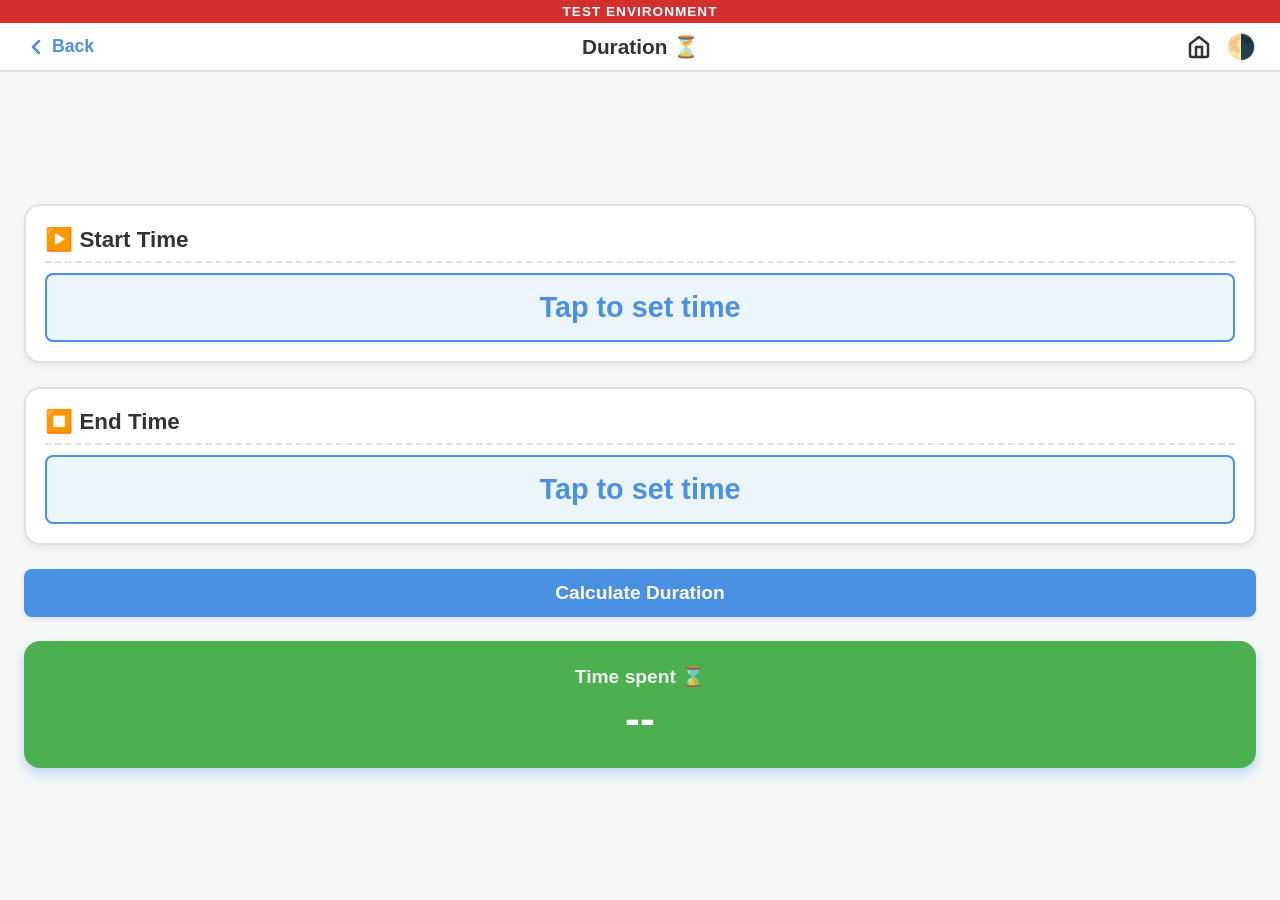
==== commit 8fa75956: "Update duration.html" ====
--- a/pages/duration.html
+++ b/pages/duration.html
@@ -35,11 +35,10 @@
                 </div>
             </div>
 
-            <!-- Removed margin-top: auto so it inherently populates from the center out -->
             <div style="display: flex; flex-direction: column; gap: 1.5rem;">
                 <button class="primary-btn" onclick="calculateDuration()" style="margin: 0 !important;">Calculate Duration</button>
 
-                <div class="time-result-box">
+                <div class="time-result-box" style="background-color: var(--success-color);">
                     <p style="margin: 0 0 5px 0; font-weight:bold; font-size:1.2rem; opacity: 0.9;">Time spent ⌛</p>
                     <h2 id="duration-result" style="color: #ffffff;">--</h2>
                 </div>
--- a/styles.css
+++ b/styles.css
@@ -70,9 +70,7 @@
 .menu-container, .page-content {
     flex: 1 1 0%; min-height: 0; display: flex; flex-direction: column; position: relative;
 }
-
-/* CRITICAL FIX: Menu buttons populate from the center */
-.menu-container { gap: 1.5rem; padding: 1.5rem; overflow-y: auto; justify-content: center; }
+.menu-container { gap: 1rem; padding: 1.5rem; overflow-y: auto; }
 
 .flow-step { 
     display: none; position: absolute; top:0; left:0; width:100%; height: 100%;
@@ -80,11 +78,9 @@
 }
 .flow-step.active { display: flex; animation: popIn 0.2s ease-out; }
 
-/* CRITICAL FIX: All sub-page content populates from the center */
 .content-body {
     flex: 1 1 0%; min-height: 0; display: flex; flex-direction: column; 
     overflow-y: auto; scrollbar-width: none; padding: 1rem; padding-bottom: 0; 
-    justify-content: center; 
 }
 .content-body::-webkit-scrollbar { display: none; }
 
@@ -139,11 +135,15 @@
     width: 100%; flex-shrink: 0; margin-bottom: 10px; display: flex; justify-content: center; align-items: center; gap: 8px;
 }
 
+.time-picker-wrapper { position: relative; width: 100%; display: flex; align-items: center; }
+.time-picker-display { cursor: pointer; }
+.time-picker-native { position: absolute; top: 0; left: 0; width: 100%; height: 100%; opacity: 0; z-index: 2; cursor: pointer; -webkit-appearance: none; }
+
 .primary-btn {
     background-color: var(--primary-color); color: white; border: none; border-radius: 8px;
     padding: 0.8rem 1rem; font-size: 1.2rem; font-weight: bold; width: 100%; box-sizing: border-box;
     text-align: center; box-shadow: 0 2px 4px rgba(0,0,0,0.1); display: block; cursor: pointer; width: 100%;
-    flex-shrink: 0 !important; margin-top: auto !important; 
+    flex-shrink: 0 !important; margin-top: auto; 
 }
 .primary-btn:disabled { background-color: #aaa; cursor: not-allowed; }
 
@@ -263,7 +263,7 @@
 /* ========================================================= */
 .time-content { 
     padding: 1.5rem; display: flex; flex-direction: column; 
-    justify-content: center; /* Center-out alignment */
+    justify-content: center; 
     gap: 1.5rem;
 }
 
@@ -304,13 +304,15 @@
     display: flex; justify-content: space-between; align-items: center; width: 100%;
     padding: 15px 20px; box-sizing: border-box; border-bottom: 1px solid var(--card-border);
     font-size: 1.2rem; font-weight: bold; background: var(--card-bg);
-    border-top-left-radius: 30px; border-top-right-radius: 30px;
+    border-top-left-radius: 30px; border-top-right-radius: 30px; z-index: 10; position: relative;
 }
 .rolodex-cancel { color: var(--error-color); cursor: pointer; }
 .rolodex-title { color: var(--text-color); font-size: 1.3rem; }
 .rolodex-save { color: var(--success-color); cursor: pointer; }
 
-.rolodex-body { display: flex; width: 100%; height: 220px; position: relative; background: var(--bg-color); }
+/* CRITICAL FIX: overflow hidden permanently traps the scrolling numbers */
+.rolodex-body { display: flex; width: 100%; height: 220px; position: relative; background: var(--bg-color); overflow: hidden; }
+
 .rolodex-highlight {
     position: absolute; top: 50%; left: 0; width: 100%; height: 44px; transform: translateY(-50%);
     background: rgba(74, 144, 226, 0.15); border-top: 2px solid var(--primary-color); 
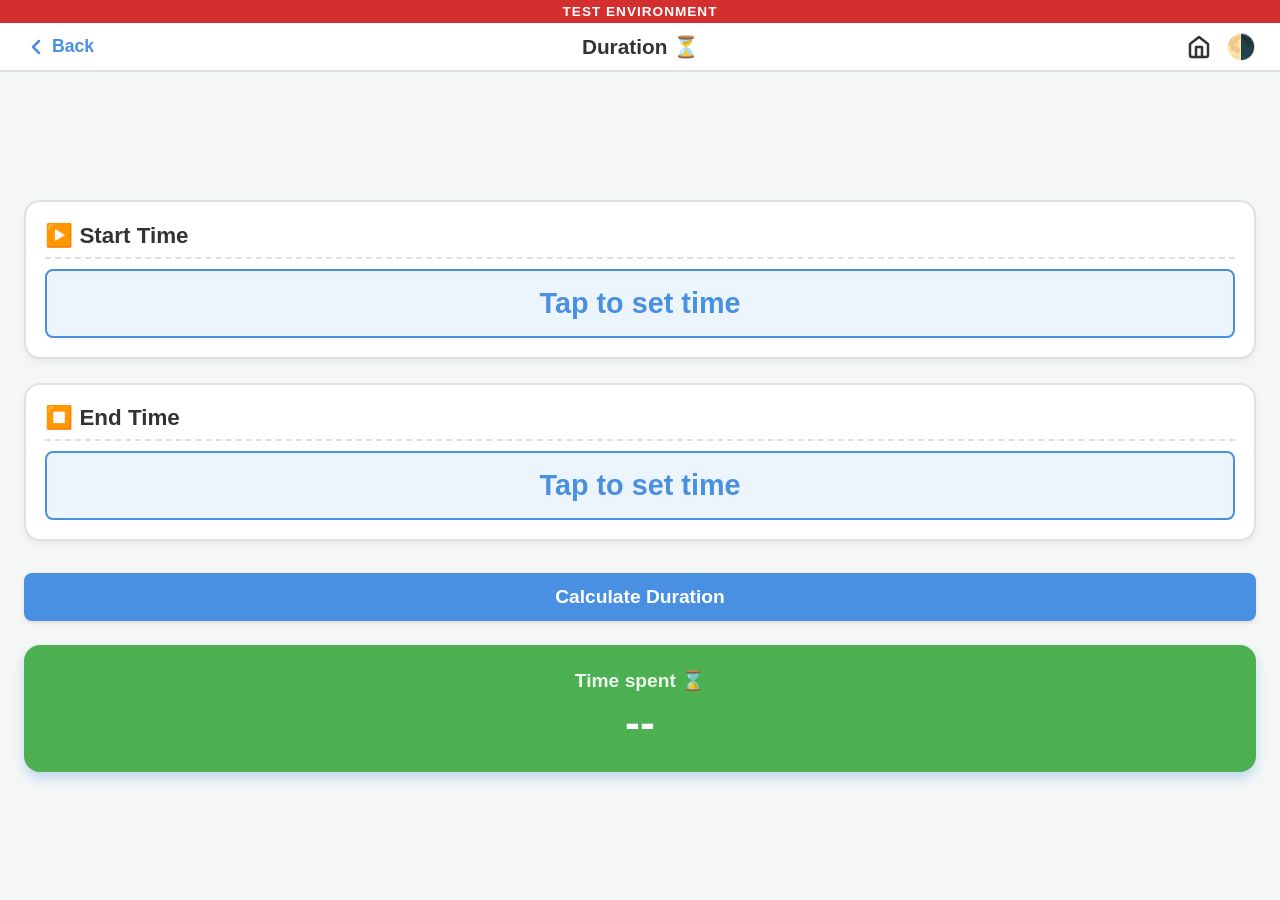
==== commit 5404657c: "Update duration.html" ====
--- a/pages/duration.html
+++ b/pages/duration.html
@@ -58,7 +58,8 @@
             window.openRolodex(title,[
                 { id: 'hr', items: window.RoloGen.hours12(), selectedValue: 12 },
                 { id: 'min', items: window.RoloGen.mins60(), selectedValue: 0 },
-                { id: 'ampm', items: window.RoloGen.ampm(), selectedValue: 'PM' }
+                // CRITICAL FIX: Disabled infinite scrolling solely for AM/PM
+                { id: 'ampm', items: window.RoloGen.ampm(), selectedValue: 'PM', infinite: false }
             ], (res) => {
                 const hr = parseInt(res.hr);
                 const min = parseInt(res.min);
--- a/styles.css
+++ b/styles.css
@@ -70,7 +70,7 @@
 .menu-container, .page-content {
     flex: 1 1 0%; min-height: 0; display: flex; flex-direction: column; position: relative;
 }
-.menu-container { gap: 1rem; padding: 1.5rem; overflow-y: auto; }
+.menu-container { gap: 1rem; padding: 1.5rem; overflow-y: auto; justify-content: center; }
 
 .flow-step { 
     display: none; position: absolute; top:0; left:0; width:100%; height: 100%;
@@ -81,6 +81,7 @@
 .content-body {
     flex: 1 1 0%; min-height: 0; display: flex; flex-direction: column; 
     overflow-y: auto; scrollbar-width: none; padding: 1rem; padding-bottom: 0; 
+    -webkit-overflow-scrolling: touch; 
 }
 .content-body::-webkit-scrollbar { display: none; }
 
@@ -135,15 +136,11 @@
     width: 100%; flex-shrink: 0; margin-bottom: 10px; display: flex; justify-content: center; align-items: center; gap: 8px;
 }
 
-.time-picker-wrapper { position: relative; width: 100%; display: flex; align-items: center; }
-.time-picker-display { cursor: pointer; }
-.time-picker-native { position: absolute; top: 0; left: 0; width: 100%; height: 100%; opacity: 0; z-index: 2; cursor: pointer; -webkit-appearance: none; }
-
 .primary-btn {
     background-color: var(--primary-color); color: white; border: none; border-radius: 8px;
     padding: 0.8rem 1rem; font-size: 1.2rem; font-weight: bold; width: 100%; box-sizing: border-box;
     text-align: center; box-shadow: 0 2px 4px rgba(0,0,0,0.1); display: block; cursor: pointer; width: 100%;
-    flex-shrink: 0 !important; margin-top: auto; 
+    flex-shrink: 0 !important; margin-top: auto !important; 
 }
 .primary-btn:disabled { background-color: #aaa; cursor: not-allowed; }
 
@@ -166,14 +163,16 @@
     min-height: 0; overflow: hidden; border-radius: 8px;
 }
 .wallet-controls { display: flex; align-items: center; justify-content: center; gap: 8px; width: 100%; flex-shrink: 0; }
+
+/* CRITICAL UPDATE: 50% larger +/- buttons */
 .control-btn {
-    width: 24px; height: 24px; border-radius: 50%; border: 2px solid transparent; background: transparent; 
-    font-size: 1.2rem; font-weight: bold; display: flex; align-items: center; justify-content: center; 
-    cursor: pointer; line-height: 1; flex-shrink: 0;
+    width: 36px; height: 36px; border-radius: 50%; border: 2px solid transparent; background: transparent; 
+    font-size: 1.8rem; font-weight: bold; display: flex; align-items: center; justify-content: center; 
+    cursor: pointer; line-height: 1; flex-shrink: 0; padding: 0; margin: 0;
 }
 .control-btn.minus { border-color: var(--error-color); color: var(--error-color); }
 .control-btn.plus { border-color: var(--primary-color); color: var(--primary-color); }
-.control-count { font-size: 1.1rem; font-weight: bold; width: 18px; text-align: center; color: var(--text-color); }
+.control-count { font-size: 1.3rem; font-weight: bold; width: 22px; text-align: center; color: var(--text-color); }
 
 .currency-img { object-fit: contain; flex: 1 1 0%; min-height: 0; max-height: 100%; max-width: 90%; }
 .currency-img.note { width: auto; height: auto; }
@@ -182,17 +181,19 @@
 .payment-graphics-container {
     display: flex; flex-wrap: wrap; justify-content: center; align-items: center; align-content: center; gap: 8px; margin-top: 5px;
     padding: 10px; background-color: rgba(0,0,0,0.03); border-radius: 8px; 
-    flex: 1 1 0%; min-height: 0; overflow-y: auto; 
+    flex: 1 1 0%; min-height: 0; overflow-y: auto; -webkit-overflow-scrolling: touch;
 }[data-theme="dark"] .payment-graphics-container { background-color: rgba(255,255,255,0.05); }
 
 .payment-img { object-fit: contain; box-shadow: 0 3px 6px rgba(0,0,0,0.2); margin: 4px; }
 .payment-img.note { width: 140px; height: auto; border-radius: 6px; }
 .payment-img.coin { width: 70px; height: auto; border-radius: 50%; }
 
+/* Small Screen Handling */
 @media (max-height: 700px) {
     .wallet-item { flex-direction: row; justify-content: space-evenly; gap: 4px; padding: 2px 4px; }
     .wallet-controls { margin-top: 0; width: auto; gap: 6px; }
-    .control-btn { width: 24px; height: 24px; font-size: 1rem; }
+    /* Up to +50% larger on small screens too */
+    .control-btn { width: 34px; height: 34px; font-size: 1.5rem; }
     .currency-img.note { width: 60px; height: 28px; }
     .currency-img.coin { width: 28px; height: 28px; }
     h1 { font-size: 1.5rem !important; }
@@ -202,7 +203,7 @@
     .payment-img.coin { width: 50px; }
 }
 
-/* --- BOTTOM SHEET --- */
+/* --- BOTTOM SHEET & OBNOXIOUS OVERLAYS --- */
 .bottom-sheet-backdrop {
     position: fixed; top: 0; left: 0; width: 100vw; height: 100vh; height: 100dvh;
     background: rgba(0,0,0,0.6); z-index: 9999; display: none; opacity: 0; transition: opacity 0.3s;
@@ -224,7 +225,6 @@
 .bottom-sheet.wrong h2 { color: var(--error-color); }
 .sheet-btn-group { display: flex; flex-direction: column; gap: 10px; width: 100%; max-width: 300px; }
 
-/* --- OBNOXIOUS NOTIFICATION STYLES --- */
 .obnoxious-overlay {
     position: fixed; top: 0; left: 0; width: 100vw; height: 100vh; height: 100dvh;
     z-index: 999999; display: flex; flex-direction: column; justify-content: center;
@@ -259,14 +259,9 @@
 
 
 /* ========================================================= */
-/* --- MASSIVE UNCRAMPED TIME UI & ROLODEX PICKER --- */
+/* --- TIME UI & CUSTOM TOUCH-PHYSICS ROLODEX --- */
 /* ========================================================= */
-.time-content { 
-    padding: 1.5rem; display: flex; flex-direction: column; 
-    justify-content: center; 
-    gap: 1.5rem;
-}
-
+.time-content { justify-content: center; gap: 2rem; padding: 2rem 1.5rem; }
 .time-card-box {
     background: var(--card-bg); border: 2px solid var(--card-border);
     border-radius: 16px; padding: 1.2rem; box-shadow: 0 4px 6px rgba(0,0,0,0.05);
@@ -293,7 +288,6 @@
     border-radius: 16px; text-align: center; box-shadow: 0 6px 12px rgba(74, 144, 226, 0.3); 
     margin: 0; flex-shrink: 0; width: 100%; box-sizing: border-box;
 }
-
 .time-result-box h2 {
     margin: 0; white-space: nowrap; font-size: clamp(1.4rem, 5.5vw, 2.8rem) !important;
 }
@@ -310,7 +304,6 @@
 .rolodex-title { color: var(--text-color); font-size: 1.3rem; }
 .rolodex-save { color: var(--success-color); cursor: pointer; }
 
-/* CRITICAL FIX: overflow hidden permanently traps the scrolling numbers */
 .rolodex-body { display: flex; width: 100%; height: 220px; position: relative; background: var(--bg-color); overflow: hidden; }
 
 .rolodex-highlight {
@@ -320,24 +313,35 @@
 }
 
 .rolodex-col-wrapper { position: relative; display: flex; align-items: center; justify-content: center; height: 100%; }
+
+.rolodex-col-wrapper:not(:last-child)::after {
+    content: ''; position: absolute; top: 15%; bottom: 15%; right: 0; width: 1px;
+    background-color: var(--card-border); z-index: 5;
+}
+
 .rolodex-col {
-    flex: 1; overflow-y: auto; scroll-snap-type: y mandatory; scrollbar-width: none;
-    padding: 88px 0; box-sizing: border-box; position: relative; z-index: 1; width: 100%;
-}
-.rolodex-col::-webkit-scrollbar { display: none; }
-.rolodex-col.has-suffix .rolodex-item { padding-right: 45px; }
+    flex: 1; position: relative; z-index: 1; width: 100%; height: 100%;
+    touch-action: none; cursor: grab;
+}
+.rolodex-col:active { cursor: grabbing; }
+
+.rolodex-col-inner {
+    padding: 88px 0; margin: 0; display: flex; flex-direction: column; width: 100%;
+}
+
+.rolodex-col.has-suffix .rolodex-item { padding-right: 50px; }
 
 .rolodex-static-label {
-    position: absolute; top: 50%; transform: translateY(-50%); right: 15px;
+    position: absolute; top: 50%; transform: translateY(-50%); 
+    left: calc(50% + 5px); 
     font-size: 1.1rem; font-weight: 800; color: var(--primary-color);
-    pointer-events: none; z-index: 3;
+    pointer-events: none; z-index: 3; text-align: left;
 }
 
 .rolodex-item {
     height: 44px; display: flex; align-items: center; justify-content: center;
-    scroll-snap-align: center; color: var(--text-color); opacity: 0.4;
-    transition: all 0.2s ease; user-select: none;
-    white-space: nowrap; font-size: 1.2rem; 
+    color: var(--text-color); opacity: 0.3; transition: opacity 0.2s ease, font-size 0.2s ease;
+    user-select: none; white-space: nowrap; font-size: 1.2rem; flex-shrink: 0;
 }
 .rolodex-item.active { 
     opacity: 1; font-weight: 900; color: var(--primary-color); 
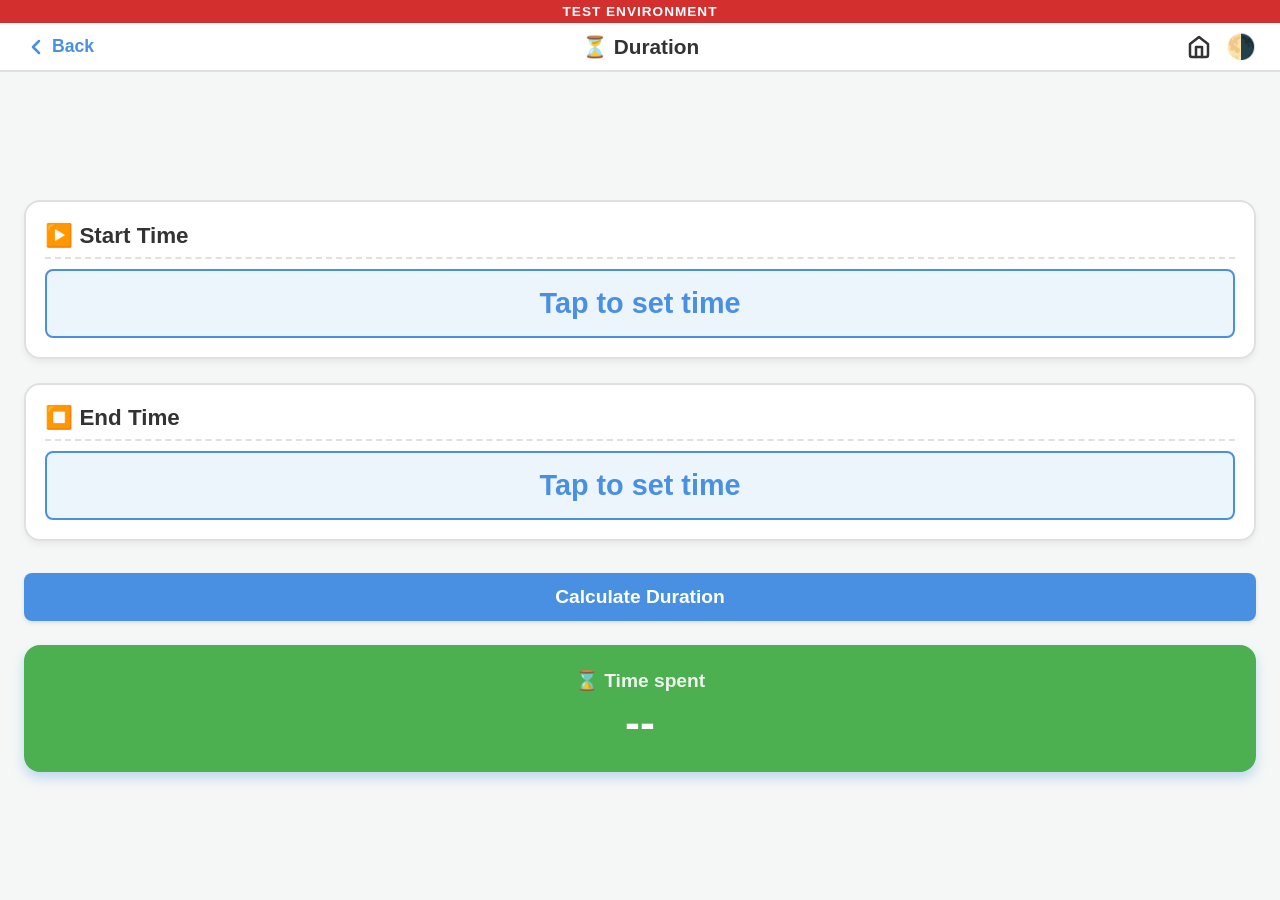
==== commit b597d9fd: "Update duration.html" ====
--- a/pages/duration.html
+++ b/pages/duration.html
@@ -1,98 +1,97 @@
 <!DOCTYPE html>
 <html lang="en">
 <head>
-    <meta charset="UTF-8">
-    <meta name="viewport" content="width=device-width, initial-scale=1.0, maximum-scale=1.0, user-scalable=no">
-    <title>Duration | LifeCount</title>
-    <link rel="stylesheet" href="../styles.css">
+   <meta charset="UTF-8">
+   <meta name="viewport" content="width=device-width, initial-scale=1.0, maximum-scale=1.0, user-scalable=no">
+   <title>Duration | NumPal</title>
+   <link rel="stylesheet" href="../styles.css">
 </head>
 <body>
-    <header class="top-bar">
-        <a href="time-menu.html" class="back-btn" aria-label="Go back">
-            <svg xmlns="http://www.w3.org/2000/svg" width="24" height="24" viewBox="0 0 24 24" fill="none" stroke="currentColor" stroke-width="2.5" stroke-linecap="round" stroke-linejoin="round"><polyline points="15 18 9 12 15 6"></polyline></svg> Back
-        </a>
-        <h1>Duration ⏳</h1>
-        <div class="header-actions">
-            <a href="../index.html" class="header-icon-btn" aria-label="Home">
-                <svg xmlns="http://www.w3.org/2000/svg" width="24" height="24" viewBox="0 0 24 24" fill="none" stroke="currentColor" stroke-width="2.5" stroke-linecap="round" stroke-linejoin="round"><path d="m3 9 9-7 9 7v11a2 2 0 0 1-2 2H5a2 2 0 0 1-2-2z"/><polyline points="9 22 9 12 15 12 15 22"/></svg>
-            </a>
-            <button id="theme-toggle" class="header-icon-btn" style="font-size:1.5rem;">🌗</button>
-        </div>
-    </header>
+   <header class="top-bar">
+       <a href="time-menu.html" class="back-btn" aria-label="Go back">
+           <svg xmlns="http://www.w3.org/2000/svg" width="24" height="24" viewBox="0 0 24 24" fill="none" stroke="currentColor" stroke-width="2.5" stroke-linecap="round" stroke-linejoin="round"><polyline points="15 18 9 12 15 6"></polyline></svg> Back
+       </a>
+       <h1>⏳ Duration</h1>
+       <div class="header-actions">
+           <a href="../index.html" class="header-icon-btn" aria-label="Home">
+               <svg xmlns="http://www.w3.org/2000/svg" width="24" height="24" viewBox="0 0 24 24" fill="none" stroke="currentColor" stroke-width="2.5" stroke-linecap="round" stroke-linejoin="round"><path d="m3 9 9-7 9 7v11a2 2 0 0 1-2 2H5a2 2 0 0 1-2-2z"/><polyline points="9 22 9 12 15 12 15 22"/></svg>
+           </a>
+           <button id="theme-toggle" class="header-icon-btn" style="font-size:1.5rem;">🌗</button>
+       </div>
+   </header>
 
-    <main class="page-content">
-        <div class="content-body time-content">
-            
-            <div style="display: flex; flex-direction: column; gap: 1.5rem;">
-                <div class="time-card-box">
-                    <h3 class="time-card-header">▶️ Start Time</h3>
-                    <p id="start-time-display" class="time-card-display" onclick="openTimePicker('start')">Tap to set time</p>
-                </div>
+   <main class="page-content">
+       <div class="content-body time-content">
+           
+           <div style="display: flex; flex-direction: column; gap: 1.5rem;">
+               <div class="time-card-box">
+                   <h3 class="time-card-header">▶️ Start Time</h3>
+                   <p id="start-time-display" class="time-card-display" onclick="openTimePicker('start')">Tap to set time</p>
+               </div>
 
-                <div class="time-card-box">
-                    <h3 class="time-card-header">⏹️ End Time</h3>
-                    <p id="end-time-display" class="time-card-display" onclick="openTimePicker('end')">Tap to set time</p>
-                </div>
-            </div>
+               <div class="time-card-box">
+                   <h3 class="time-card-header">⏹️ End Time</h3>
+                   <p id="end-time-display" class="time-card-display" onclick="openTimePicker('end')">Tap to set time</p>
+               </div>
+           </div>
 
-            <div style="display: flex; flex-direction: column; gap: 1.5rem;">
-                <button class="primary-btn" onclick="calculateDuration()" style="margin: 0 !important;">Calculate Duration</button>
+           <div style="display: flex; flex-direction: column; gap: 1.5rem;">
+               <button class="primary-btn" onclick="calculateDuration()" style="margin: 0 !important;">Calculate Duration</button>
 
-                <div class="time-result-box" style="background-color: var(--success-color);">
-                    <p style="margin: 0 0 5px 0; font-weight:bold; font-size:1.2rem; opacity: 0.9;">Time spent ⌛</p>
-                    <h2 id="duration-result" style="color: #ffffff;">--</h2>
-                </div>
-            </div>
+               <div class="time-result-box" style="background-color: var(--success-color);">
+                   <p style="margin: 0 0 5px 0; font-weight:bold; font-size:1.2rem; opacity: 0.9;">⌛ Time spent</p>
+                   <h2 id="duration-result" style="color: #ffffff;">--</h2>
+               </div>
+           </div>
 
-        </div>
-    </main>
+       </div>
+   </main>
 
-    <script src="../app.js"></script>
-    <script>
-        let state = { start: null, end: null }; 
+   <script src="../app.js"></script>
+   <script>
+       let state = { start: null, end: null }; 
 
-        function openTimePicker(type) {
-            const isStart = type === 'start';
-            const title = isStart ? "Select Start Time" : "Select End Time";
-            
-            window.openRolodex(title,[
-                { id: 'hr', items: window.RoloGen.hours12(), selectedValue: 12 },
-                { id: 'min', items: window.RoloGen.mins60(), selectedValue: 0 },
-                // CRITICAL FIX: Disabled infinite scrolling solely for AM/PM
-                { id: 'ampm', items: window.RoloGen.ampm(), selectedValue: 'PM', infinite: false }
-            ], (res) => {
-                const hr = parseInt(res.hr);
-                const min = parseInt(res.min);
-                const ampm = res.ampm;
-                
-                let hr24 = hr;
-                if (ampm === 'PM' && hr !== 12) hr24 += 12;
-                if (ampm === 'AM' && hr === 12) hr24 = 0;
+       function openTimePicker(type) {
+           const isStart = type === 'start';
+           const title = isStart ? "Select Start Time" : "Select End Time";
+           
+           window.openRolodex(title,[
+               { id: 'hr', items: window.RoloGen.hours12(), selectedValue: 12 },
+               { id: 'min', items: window.RoloGen.mins60(), selectedValue: 0 },
+               { id: 'ampm', items: window.RoloGen.ampm(), selectedValue: 'PM', infinite: false }
+           ], (res) => {
+               const hr = parseInt(res.hr);
+               const min = parseInt(res.min);
+               const ampm = res.ampm;
+               
+               let hr24 = hr;
+               if (ampm === 'PM' && hr !== 12) hr24 += 12;
+               if (ampm === 'AM' && hr === 12) hr24 = 0;
 
-                state[type] = { hr24, min };
-                
-                const displayStr = `${hr.toString().padStart(2,'0')}:${min.toString().padStart(2,'0')} ${ampm}`;
-                document.getElementById(`${type}-time-display`).innerText = displayStr;
-            });
-        }
+               state[type] = { hr24, min };
+               
+               const displayStr = `${hr.toString().padStart(2,'0')}:${min.toString().padStart(2,'0')} ${ampm}`;
+               document.getElementById(`${type}-time-display`).innerText = displayStr;
+           });
+       }
 
-        function calculateDuration() {
-            if(!state.start || !state.end) return alert("Please set both times first.");
+       function calculateDuration() {
+           if(!state.start || !state.end) return alert("Please set both times first.");
 
-            const startD = new Date(); startD.setHours(state.start.hr24, state.start.min, 0);
-            const endD = new Date(); endD.setHours(state.end.hr24, state.end.min, 0);
-            
-            if (endD < startD) endD.setDate(endD.getDate() + 1); 
-            
-            const diffMs = endD - startD;
-            const diffHrs = Math.floor(diffMs / 3600000);
-            const diffMins = Math.floor((diffMs % 3600000) / 60000);
-            
-            const hrStr = diffHrs === 1 ? 'hour' : 'hours';
-            const minStr = diffMins === 1 ? 'minute' : 'minutes';
-            
-            document.getElementById('duration-result').innerText = `${diffHrs} ${hrStr} ${diffMins} ${minStr}`;
-        }
-    </script>
+           const startD = new Date(); startD.setHours(state.start.hr24, state.start.min, 0);
+           const endD = new Date(); endD.setHours(state.end.hr24, state.end.min, 0);
+           
+           if (endD < startD) endD.setDate(endD.getDate() + 1); 
+           
+           const diffMs = endD - startD;
+           const diffHrs = Math.floor(diffMs / 3600000);
+           const diffMins = Math.floor((diffMs % 3600000) / 60000);
+           
+           const hrStr = diffHrs === 1 ? 'hour' : 'hours';
+           const minStr = diffMins === 1 ? 'minute' : 'minutes';
+           
+           document.getElementById('duration-result').innerText = `${diffHrs} ${hrStr} ${diffMins} ${minStr}`;
+       }
+   </script>
 </body>
 </html>
--- a/styles.css
+++ b/styles.css
@@ -1,54 +1,54 @@
 /* CSS Variables for seamless Light/Dark Mode */
 :root {
-    --bg-color: #f4f7f6;
-    --text-color: #333333;
-    --card-bg: #ffffff;
-    --card-border: #e0e0e0;
-    --primary-color: #4a90e2;
-    --success-color: #4CAF50; 
-    --error-color: #F44336;   
-    --time-block-bg: #E06666; 
-    --app-height: 100vh; 
+   --bg-color: #f4f7f6;
+   --text-color: #333333;
+   --card-bg: #ffffff;
+   --card-border: #e0e0e0;
+   --primary-color: #4a90e2;
+   --success-color: #4CAF50; 
+   --error-color: #F44336;   
+   --time-block-bg: #E06666; 
+   --app-height: 100vh; 
 }[data-theme="dark"] {
-    --bg-color: #121212;
-    --text-color: #e0e0e0;
-    --card-bg: #1e1e1e;
-    --card-border: #333333;
-    --primary-color: #64b5f6;
-    --success-color: #81C784;
-    --error-color: #E57373;
-    --time-block-bg: #D32F2F;
+   --bg-color: #121212;
+   --text-color: #e0e0e0;
+   --card-bg: #1e1e1e;
+   --card-border: #333333;
+   --primary-color: #64b5f6;
+   --success-color: #81C784;
+   --error-color: #E57373;
+   --time-block-bg: #D32F2F;
 }
 
 /* Bulletproof Viewport Lock */
 html, body {
-    margin: 0; padding: 0; width: 100vw; 
-    overflow: hidden; position: fixed; touch-action: none; 
+   margin: 0; padding: 0; width: 100vw; 
+   overflow: hidden; position: fixed; touch-action: none; 
 }
 
 body {
-    height: var(--app-height); 
-    background-color: var(--bg-color); color: var(--text-color);
-    font-family: 'Segoe UI', Roboto, Helvetica, Arial, sans-serif;
-    transition: background-color 0.3s, color 0.3s;
-    display: flex; flex-direction: column;
+   height: var(--app-height); 
+   background-color: var(--bg-color); color: var(--text-color);
+   font-family: 'Segoe UI', Roboto, Helvetica, Arial, sans-serif;
+   transition: background-color 0.3s, color 0.3s;
+   display: flex; flex-direction: column;
 }
 
 .top-bar {
-    display: flex; justify-content: space-between; align-items: center;
-    padding: 0.6rem 1.5rem; background-color: var(--card-bg);
-    border-bottom: 2px solid var(--card-border); flex-shrink: 0; z-index: 10;
+   display: flex; justify-content: space-between; align-items: center;
+   padding: 0.6rem 1.5rem; background-color: var(--card-bg);
+   border-bottom: 2px solid var(--card-border); flex-shrink: 0; z-index: 10;
 }
 .top-bar h1 { margin: 0; font-size: 1.3rem; text-align: center; flex-grow: 1; display: flex; justify-content: center; align-items: center; gap: 8px; }
 .back-btn {
-    display: flex; align-items: center; gap: 0.25rem; text-decoration: none;
-    color: var(--primary-color); font-weight: 600; font-size: 1.1rem; white-space: nowrap; 
-    background: none; border: none; padding: 0; cursor: pointer; font-family: inherit;
+   display: flex; align-items: center; gap: 0.25rem; text-decoration: none;
+   color: var(--primary-color); font-weight: 600; font-size: 1.1rem; white-space: nowrap; 
+   background: none; border: none; padding: 0; cursor: pointer; font-family: inherit;
 }
 .header-actions { display: flex; align-items: center; gap: 15px; }
 .header-icon-btn {
-    background: none; border: none; padding: 0; cursor: pointer; 
-    color: var(--text-color); display: flex; align-items: center; justify-content: center;
+   background: none; border: none; padding: 0; cursor: pointer; 
+   color: var(--text-color); display: flex; align-items: center; justify-content: center;
 }
 .inline-icon { width: 24px; height: 24px; display: inline-block; vertical-align: bottom; }
 
@@ -58,43 +58,43 @@
 @keyframes popIn { 0% { transform: scale(0.8); opacity: 0; } 100% { transform: scale(1); opacity: 1; } }
 
 .toast {
-    visibility: hidden; min-width: 250px; background-color: var(--success-color); color: #fff;
-    text-align: center; border-radius: 8px; padding: 16px; position: fixed; z-index: 10000;
-    left: 50%; bottom: max(30px, env(safe-area-inset-bottom, 20px)); transform: translateX(-50%) translateY(20px);
-    font-size: 1.1rem; font-weight: 600; box-shadow: 0 4px 6px rgba(0,0,0,0.2);
-    opacity: 0; transition: opacity 0.3s ease, transform 0.3s ease, visibility 0.3s;
+   visibility: hidden; min-width: 250px; background-color: var(--success-color); color: #fff;
+   text-align: center; border-radius: 8px; padding: 16px; position: fixed; z-index: 10000;
+   left: 50%; bottom: max(30px, env(safe-area-inset-bottom, 20px)); transform: translateX(-50%) translateY(20px);
+   font-size: 1.1rem; font-weight: 600; box-shadow: 0 4px 6px rgba(0,0,0,0.2);
+   opacity: 0; transition: opacity 0.3s ease, transform 0.3s ease, visibility 0.3s;
 }
 .toast.show { visibility: visible; opacity: 1; transform: translateX(-50%) translateY(0); }
 
 /* --- CONTENT CONTAINERS --- */
 .menu-container, .page-content {
-    flex: 1 1 0%; min-height: 0; display: flex; flex-direction: column; position: relative;
+   flex: 1 1 0%; min-height: 0; display: flex; flex-direction: column; position: relative;
 }
 .menu-container { gap: 1rem; padding: 1.5rem; overflow-y: auto; justify-content: center; }
 
 .flow-step { 
-    display: none; position: absolute; top:0; left:0; width:100%; height: 100%;
-    flex-direction: column; box-sizing: border-box; overflow: hidden;
+   display: none; position: absolute; top:0; left:0; width:100%; height: 100%;
+   flex-direction: column; box-sizing: border-box; overflow: hidden;
 }
 .flow-step.active { display: flex; animation: popIn 0.2s ease-out; }
 
 .content-body {
-    flex: 1 1 0%; min-height: 0; display: flex; flex-direction: column; 
-    overflow-y: auto; scrollbar-width: none; padding: 1rem; padding-bottom: 0; 
-    -webkit-overflow-scrolling: touch; 
+   flex: 1 1 0%; min-height: 0; display: flex; flex-direction: column; 
+   overflow-y: auto; scrollbar-width: none; padding: 1rem; padding-bottom: 0; 
+   -webkit-overflow-scrolling: touch; 
 }
 .content-body::-webkit-scrollbar { display: none; }
 
 .step-footer {
-    flex-shrink: 0; padding: 10px 1rem; 
-    padding-bottom: max(1rem, env(safe-area-inset-bottom, 15px));
-    background-color: var(--bg-color); 
+   flex-shrink: 0; padding: 10px 1rem; 
+   padding-bottom: max(1rem, env(safe-area-inset-bottom, 15px));
+   background-color: var(--bg-color); 
 }
 
 .menu-card, .action-btn {
-    display: flex; align-items: center; padding: 1.5rem; background-color: var(--card-bg);
-    border: 2px solid var(--card-border); border-radius: 12px; text-decoration: none;
-    color: var(--text-color); box-shadow: 0 4px 6px rgba(0,0,0,0.05); flex-shrink: 0;
+   display: flex; align-items: center; padding: 1.5rem; background-color: var(--card-bg);
+   border: 2px solid var(--card-border); border-radius: 12px; text-decoration: none;
+   color: var(--text-color); box-shadow: 0 4px 6px rgba(0,0,0,0.05); flex-shrink: 0;
 }
 .menu-card .icon { font-size: 2.5rem; margin-right: 1.5rem; }
 .menu-card h2 { margin: 0; font-size: 1.3rem; }
@@ -106,13 +106,13 @@
 .input-group label { font-size: 1.1rem; font-weight: 600; display: flex; align-items: center; gap: 6px; }
 
 .large-input {
-    font-size: 1.5rem; padding: 0.5rem; flex-grow: 1; border: 2px solid var(--card-border); 
-    border-radius: 8px; background-color: var(--card-bg); color: var(--text-color); width: 100%; box-sizing: border-box;
+   font-size: 1.5rem; padding: 0.5rem; flex-grow: 1; border: 2px solid var(--card-border); 
+   border-radius: 8px; background-color: var(--card-bg); color: var(--text-color); width: 100%; box-sizing: border-box;
 }
 
 .summary-box {
-    flex: 1; border: 2px solid; border-radius: 8px; padding: 0.6rem; text-align: center;
-    transition: all 0.3s ease; box-sizing: border-box; display: flex; flex-direction: column; justify-content: center;
+   flex: 1; border: 2px solid; border-radius: 8px; padding: 0.6rem; text-align: center;
+   transition: all 0.3s ease; box-sizing: border-box; display: flex; flex-direction: column; justify-content: center;
 }
 .summary-box p { margin: 0; font-size: 0.85rem; font-weight: bold; opacity: 0.9; }
 .summary-box h2 { margin: 0; font-size: 1.5rem; }
@@ -125,22 +125,26 @@
 .currency-symbol { position: absolute; left: 12px; font-size: 1.5rem; font-weight: bold; color: var(--text-color); pointer-events: none; }
 .currency-wrapper .large-input { padding-left: 32px; margin: 0; }
 .remove-item-btn { 
-    background: transparent; color: var(--error-color); border: 2px solid var(--error-color); 
-    border-radius: 8px; width: 44px; height: 44px; cursor: pointer; display: flex; 
-    justify-content: center; align-items: center; flex-shrink: 0; transition: background 0.2s;
+   background: transparent; color: var(--error-color); border: 2px solid var(--error-color); 
+   border-radius: 8px; width: 44px; height: 44px; cursor: pointer; display: flex; 
+   justify-content: center; align-items: center; flex-shrink: 0; transition: background 0.2s;
 }
 .remove-item-btn:active { background: var(--error-color); color: white; }
 .add-item-btn { 
-    background: transparent; border: 2px dashed var(--primary-color); color: var(--primary-color); 
-    padding: 0.6rem; border-radius: 8px; font-weight: bold; font-size: 1.1rem; cursor: pointer; 
-    width: 100%; flex-shrink: 0; margin-bottom: 10px; display: flex; justify-content: center; align-items: center; gap: 8px;
-}
+   background: transparent; border: 2px dashed var(--primary-color); color: var(--primary-color); 
+   padding: 0.6rem; border-radius: 8px; font-weight: bold; font-size: 1.1rem; cursor: pointer; 
+   width: 100%; flex-shrink: 0; margin-bottom: 10px; display: flex; justify-content: center; align-items: center; gap: 8px;
+}
+
+.time-picker-wrapper { position: relative; width: 100%; display: flex; align-items: center; }
+.time-picker-display { cursor: pointer; }
+.time-picker-native { position: absolute; top: 0; left: 0; width: 100%; height: 100%; opacity: 0; z-index: 2; cursor: pointer; -webkit-appearance: none; }
 
 .primary-btn {
-    background-color: var(--primary-color); color: white; border: none; border-radius: 8px;
-    padding: 0.8rem 1rem; font-size: 1.2rem; font-weight: bold; width: 100%; box-sizing: border-box;
-    text-align: center; box-shadow: 0 2px 4px rgba(0,0,0,0.1); display: block; cursor: pointer; width: 100%;
-    flex-shrink: 0 !important; margin-top: auto !important; 
+   background-color: var(--primary-color); color: white; border: none; border-radius: 8px;
+   padding: 0.8rem 1rem; font-size: 1.2rem; font-weight: bold; width: 100%; box-sizing: border-box;
+   text-align: center; box-shadow: 0 2px 4px rgba(0,0,0,0.1); display: block; cursor: pointer; width: 100%;
+   flex-shrink: 0 !important; margin-top: auto !important; 
 }
 .primary-btn:disabled { background-color: #aaa; cursor: not-allowed; }
 
@@ -148,73 +152,105 @@
 .time-block { flex: 1; display: flex; flex-direction: column; text-align: center; gap: 5px; }
 .time-block label { font-size: 1rem; font-weight: bold; color: var(--text-color); }
 .time-block input {
-    background-color: var(--time-block-bg); color: white; border: none; border-radius: 8px; 
-    padding: 0.8rem; font-size: 1.5rem; text-align: center; font-weight: bold; width: 100%; box-sizing: border-box;
+   background-color: var(--time-block-bg); color: white; border: none; border-radius: 8px; 
+   padding: 0.8rem; font-size: 1.5rem; text-align: center; font-weight: bold; width: 100%; box-sizing: border-box;
 }
 
 /* --- IMAGE BASED SINGAPORE MONEY GRAPHICS --- */
 .wallet-grid { 
-    display: grid; grid-template-columns: repeat(2, minmax(0, 1fr)); 
-    grid-template-rows: repeat(5, minmax(0, 1fr)); gap: 4px; flex: 1 1 0%; min-height: 0; height: 100%;
+   display: grid; grid-template-columns: repeat(2, minmax(0, 1fr)); 
+   grid-template-rows: repeat(5, minmax(0, 1fr)); gap: 4px; flex: 1 1 0%; min-height: 0; height: 100%;
 }
 .wallet-item {
-    border: 1px solid var(--card-border); padding: 4px; display: flex; flex-direction: column; 
-    align-items: center; justify-content: space-evenly; background-color: var(--card-bg); 
-    min-height: 0; overflow: hidden; border-radius: 8px;
-}
-.wallet-controls { display: flex; align-items: center; justify-content: center; gap: 8px; width: 100%; flex-shrink: 0; }
-
-/* CRITICAL UPDATE: 50% larger +/- buttons */
+   border: 1px solid var(--card-border); padding: 4px; display: flex; flex-direction: column; 
+   align-items: center; justify-content: space-evenly; background-color: var(--card-bg); 
+   min-height: 0; overflow: hidden; border-radius: 8px;
+}
+.wallet-controls { display: flex; align-items: center; justify-content: center; gap: 16px; width: 100%; flex-shrink: 0; }
+
+/* NEW SVG-BASED MASSIVE CONTROL BUTTONS */
 .control-btn {
-    width: 36px; height: 36px; border-radius: 50%; border: 2px solid transparent; background: transparent; 
-    font-size: 1.8rem; font-weight: bold; display: flex; align-items: center; justify-content: center; 
-    cursor: pointer; line-height: 1; flex-shrink: 0; padding: 0; margin: 0;
-}
+   width: 36px; height: 36px; border-radius: 50%; border: 2px solid transparent; background: transparent; 
+   display: flex; align-items: center; justify-content: center; cursor: pointer; 
+   flex-shrink: 0; padding: 4px; /* Gives 4px breathing room so SVG doesn't hit the border */
+   margin: 0;
+}
+.control-btn svg { width: 100%; height: 100%; } /* Forces SVG to fill remaining interior space */
 .control-btn.minus { border-color: var(--error-color); color: var(--error-color); }
 .control-btn.plus { border-color: var(--primary-color); color: var(--primary-color); }
-.control-count { font-size: 1.3rem; font-weight: bold; width: 22px; text-align: center; color: var(--text-color); }
+
+.control-count { font-size: 1.2rem; font-weight: bold; width: 24px; text-align: center; color: var(--text-color); }
 
 .currency-img { object-fit: contain; flex: 1 1 0%; min-height: 0; max-height: 100%; max-width: 90%; }
 .currency-img.note { width: auto; height: auto; }
 .currency-img.coin { width: auto; height: auto; }
 
 .payment-graphics-container {
-    display: flex; flex-wrap: wrap; justify-content: center; align-items: center; align-content: center; gap: 8px; margin-top: 5px;
-    padding: 10px; background-color: rgba(0,0,0,0.03); border-radius: 8px; 
-    flex: 1 1 0%; min-height: 0; overflow-y: auto; -webkit-overflow-scrolling: touch;
+   display: flex; flex-wrap: wrap; justify-content: center; align-items: center; align-content: center; gap: 8px; margin-top: 5px;
+   padding: 10px; background-color: rgba(0,0,0,0.03); border-radius: 8px; 
+   flex: 1 1 0%; min-height: 0; overflow-y: auto; -webkit-overflow-scrolling: touch;
 }[data-theme="dark"] .payment-graphics-container { background-color: rgba(255,255,255,0.05); }
 
 .payment-img { object-fit: contain; box-shadow: 0 3px 6px rgba(0,0,0,0.2); margin: 4px; }
 .payment-img.note { width: 140px; height: auto; border-radius: 6px; }
 .payment-img.coin { width: 70px; height: auto; border-radius: 50%; }
 
-/* Small Screen Handling */
+/* PURCHASING 2 - STATUS SIDEBAR & LAYOUT */
+.status-sidebar {
+   width: 48px; flex-shrink: 0; display: flex; flex-direction: column; align-items: center; justify-content: center;
+   color: white; font-weight: bold; font-size: 1.2rem; letter-spacing: 1px;
+   writing-mode: vertical-rl; transform: rotate(180deg); text-transform: uppercase;
+   transition: background-color 0.3s;
+}
+.status-sidebar.can-buy { background-color: var(--success-color); }
+.status-sidebar.cannot-buy { background-color: var(--error-color); }
+.status-sidebar.neutral { background-color: #9e9e9e; }
+[data-theme="dark"] .status-sidebar.neutral { background-color: #555; }
+
+.p2-header-box {
+   display: flex; justify-content: space-between; align-items: center; 
+   padding: 0.8rem; border-radius: 8px; border: 2px solid var(--card-border); 
+   background-color: var(--card-bg); margin-bottom: 10px;
+}
+.p2-cost-row {
+   display: flex; justify-content: space-between; align-items: center; 
+   border-top: 2px solid var(--card-border); padding-top: 10px; margin-top: 5px;
+}
+
+.check-money-header {
+   display: flex; justify-content: space-between; align-items: center; 
+   margin-bottom: 15px; padding: 0 10px;
+}
+.check-money-header > div { text-align: center; width: 48%; }
+.check-money-header p { margin: 0; font-weight: bold; font-size: 1rem; }
+.check-money-header h2 { margin: 0; font-size: 1.8rem; }
+.expected-change-col p, .expected-change-col h2 { color: var(--success-color); }
+
 @media (max-height: 700px) {
-    .wallet-item { flex-direction: row; justify-content: space-evenly; gap: 4px; padding: 2px 4px; }
-    .wallet-controls { margin-top: 0; width: auto; gap: 6px; }
-    /* Up to +50% larger on small screens too */
-    .control-btn { width: 34px; height: 34px; font-size: 1.5rem; }
-    .currency-img.note { width: 60px; height: 28px; }
-    .currency-img.coin { width: 28px; height: 28px; }
-    h1 { font-size: 1.5rem !important; }
-    h2 { font-size: 1.2rem !important; }
-    .primary-btn { padding: 0.6rem; font-size: 1.1rem; }
-    .payment-img.note { width: 100px; }
-    .payment-img.coin { width: 50px; }
-}
-
-/* --- BOTTOM SHEET & OBNOXIOUS OVERLAYS --- */
+   .wallet-item { flex-direction: row; justify-content: space-evenly; gap: 4px; padding: 2px 4px; }
+   .wallet-controls { margin-top: 0; width: auto; gap: 12px; }
+   .control-btn { width: 34px; height: 34px; padding: 4px; }
+   .currency-img.note { width: 60px; height: 28px; }
+   .currency-img.coin { width: 28px; height: 28px; }
+   h1 { font-size: 1.5rem !important; }
+   h2 { font-size: 1.2rem !important; }
+   .primary-btn { padding: 0.6rem; font-size: 1.1rem; }
+   .payment-img.note { width: 100px; }
+   .payment-img.coin { width: 50px; }
+}
+
+/* --- BOTTOM SHEET --- */
 .bottom-sheet-backdrop {
-    position: fixed; top: 0; left: 0; width: 100vw; height: 100vh; height: 100dvh;
-    background: rgba(0,0,0,0.6); z-index: 9999; display: none; opacity: 0; transition: opacity 0.3s;
+   position: fixed; top: 0; left: 0; width: 100vw; height: 100vh; height: 100dvh;
+   background: rgba(0,0,0,0.6); z-index: 9999; display: none; opacity: 0; transition: opacity 0.3s;
 }
 .bottom-sheet {
-    position: fixed; bottom: 0; left: 0; width: 100%; height: 55vh; height: 55dvh;
-    background: var(--card-bg); border-top-left-radius: 30px; border-top-right-radius: 30px;
-    box-shadow: 0 -10px 25px rgba(0,0,0,0.2); z-index: 10000;
-    transform: translateY(100%); transition: transform 0.4s cubic-bezier(0.175, 0.885, 0.32, 1.275);
-    display: flex; flex-direction: column; align-items: center; justify-content: center;
-    padding: 1rem; box-sizing: border-box; text-align: center;
+   position: fixed; bottom: 0; left: 0; width: 100%; height: 55vh; height: 55dvh;
+   background: var(--card-bg); border-top-left-radius: 30px; border-top-right-radius: 30px;
+   box-shadow: 0 -10px 25px rgba(0,0,0,0.2); z-index: 10000;
+   transform: translateY(100%); transition: transform 0.4s cubic-bezier(0.175, 0.885, 0.32, 1.275);
+   display: flex; flex-direction: column; align-items: center; justify-content: center;
+   padding: 1rem; box-sizing: border-box; text-align: center;
 }
 .bottom-sheet-backdrop.show { display: block; opacity: 1; }
 .bottom-sheet.show { transform: translateY(0); }
@@ -225,11 +261,12 @@
 .bottom-sheet.wrong h2 { color: var(--error-color); }
 .sheet-btn-group { display: flex; flex-direction: column; gap: 10px; width: 100%; max-width: 300px; }
 
+/* --- OBNOXIOUS NOTIFICATION STYLES --- */
 .obnoxious-overlay {
-    position: fixed; top: 0; left: 0; width: 100vw; height: 100vh; height: 100dvh;
-    z-index: 999999; display: flex; flex-direction: column; justify-content: center;
-    align-items: center; text-align: center; padding: 1.5rem; box-sizing: border-box;
-    animation: popIn 0.3s cubic-bezier(0.175, 0.885, 0.32, 1.275) forwards;
+   position: fixed; top: 0; left: 0; width: 100vw; height: 100vh; height: 100dvh;
+   z-index: 999999; display: flex; flex-direction: column; justify-content: center;
+   align-items: center; text-align: center; padding: 1.5rem; box-sizing: border-box;
+   animation: popIn 0.3s cubic-bezier(0.175, 0.885, 0.32, 1.275) forwards;
 }
 .obnoxious-overlay.good { background-color: #4CAF50; color: white; }
 .obnoxious-overlay.bad { background-color: #F44336; color: white; }
@@ -237,68 +274,65 @@
 .obnoxious-overlay h1 { font-size: 3.5rem; margin: 0 0 1rem 0; text-transform: uppercase; line-height: 1.1; }
 .obnoxious-overlay p { font-size: 1.8rem; margin: 0 0 3rem 0; font-weight: bold; }
 .obnoxious-btn {
-    background-color: rgba(255,255,255,0.3); border: 4px solid white; color: white;
-    font-size: 1.5rem; font-weight: bold; padding: 1.2rem 2rem; border-radius: 16px;
-    cursor: pointer; width: 100%; max-width: 350px; box-shadow: 0 8px 16px rgba(0,0,0,0.2);
+   background-color: rgba(255,255,255,0.3); border: 4px solid white; color: white;
+   font-size: 1.5rem; font-weight: bold; padding: 1.2rem 2rem; border-radius: 16px;
+   cursor: pointer; width: 100%; max-width: 350px; box-shadow: 0 8px 16px rgba(0,0,0,0.2);
 }
 .obnoxious-btn:active { transform: scale(0.95); }
 
 .error-payment-section {
-    position: absolute; bottom: 0; left: 0; width: 100%; height: 50%;
-    background-color: #E57373; color: white; display: none; flex-direction: column; align-items: center; justify-content: center;
-    z-index: 100; border-top-left-radius: 24px; border-top-right-radius: 24px;
-    box-shadow: 0 -10px 25px rgba(0,0,0,0.2); animation: popIn 0.3s ease-out; text-align: center; padding: 1rem; box-sizing: border-box;
+   position: absolute; bottom: 0; left: 0; width: 100%; height: 50%;
+   background-color: #E57373; color: white; display: none; flex-direction: column; align-items: center; justify-content: center;
+   z-index: 100; border-top-left-radius: 24px; border-top-right-radius: 24px;
+   box-shadow: 0 -10px 25px rgba(0,0,0,0.2); animation: popIn 0.3s ease-out; text-align: center; padding: 1rem; box-sizing: border-box;
 }
 
 .processing-overlay {
-    position: fixed; top: 0; left: 0; width: 100vw; height: 100vh; height: 100dvh;
-    background: rgba(0,0,0,0.8); z-index: 999990; display: flex; flex-direction: column;
-    justify-content: center; align-items: center; color: white;
+   position: fixed; top: 0; left: 0; width: 100vw; height: 100vh; height: 100dvh;
+   background: rgba(0,0,0,0.8); z-index: 999990; display: flex; flex-direction: column;
+   justify-content: center; align-items: center; color: white;
 }
 .processing-spinner { font-size: 5rem; animation: spin 1s linear infinite; margin-bottom: 20px; }
 
-
 /* ========================================================= */
-/* --- TIME UI & CUSTOM TOUCH-PHYSICS ROLODEX --- */
+/* --- MASSIVE UNCRAMPED TIME UI & ROLODEX PICKER --- */
 /* ========================================================= */
 .time-content { justify-content: center; gap: 2rem; padding: 2rem 1.5rem; }
 .time-card-box {
-    background: var(--card-bg); border: 2px solid var(--card-border);
-    border-radius: 16px; padding: 1.2rem; box-shadow: 0 4px 6px rgba(0,0,0,0.05);
-    display: flex; flex-direction: column; gap: 10px; flex-shrink: 0;
+   background: var(--card-bg); border: 2px solid var(--card-border);
+   border-radius: 16px; padding: 1.2rem; box-shadow: 0 4px 6px rgba(0,0,0,0.05);
+   display: flex; flex-direction: column; gap: 10px; flex-shrink: 0;
 }
 .time-card-header {
-    font-size: 1.4rem; font-weight: 800; color: var(--text-color);
-    display: flex; align-items: center; gap: 10px; padding-bottom: 0.5rem;
-    border-bottom: 2px dashed var(--card-border); margin: 0;
+   font-size: 1.4rem; font-weight: 800; color: var(--text-color);
+   display: flex; align-items: center; gap: 10px; padding-bottom: 0.5rem;
+   border-bottom: 2px dashed var(--card-border); margin: 0;
 }
 
 .time-card-display {
-    background: rgba(74, 144, 226, 0.1); color: var(--primary-color);
-    font-weight: 900; text-align: center; padding: 1rem;
-    border-radius: 8px; cursor: pointer; border: 2px solid var(--primary-color);
-    margin: 0; transition: transform 0.1s;
-    font-size: clamp(1rem, 4.5vw, 1.8rem); 
-    white-space: nowrap; overflow: hidden; text-overflow: ellipsis;
+   background: rgba(74, 144, 226, 0.1); color: var(--primary-color);
+   font-weight: 900; text-align: center; padding: 1rem;
+   border-radius: 8px; cursor: pointer; border: 2px solid var(--primary-color);
+   margin: 0; transition: transform 0.1s;
+   font-size: clamp(1rem, 4.5vw, 1.8rem); 
+   white-space: nowrap; overflow: hidden; text-overflow: ellipsis;
 }
 .time-card-display:active { transform: scale(0.98); }
 
 .time-result-box {
-    background-color: var(--primary-color); color: white; padding: 1.5rem;
-    border-radius: 16px; text-align: center; box-shadow: 0 6px 12px rgba(74, 144, 226, 0.3); 
-    margin: 0; flex-shrink: 0; width: 100%; box-sizing: border-box;
-}
-.time-result-box h2 {
-    margin: 0; white-space: nowrap; font-size: clamp(1.4rem, 5.5vw, 2.8rem) !important;
-}
+   background-color: var(--primary-color); color: white; padding: 1.5rem;
+   border-radius: 16px; text-align: center; box-shadow: 0 6px 12px rgba(74, 144, 226, 0.3); 
+   margin: 0; flex-shrink: 0; width: 100%; box-sizing: border-box;
+}
+.time-result-box h2 { margin: 0; white-space: nowrap; font-size: clamp(1.4rem, 5.5vw, 2.8rem) !important; }
 
 /* Custom Rolodex Modal */
 .rolodex-sheet { height: 320px; padding: 0; }
 .rolodex-header {
-    display: flex; justify-content: space-between; align-items: center; width: 100%;
-    padding: 15px 20px; box-sizing: border-box; border-bottom: 1px solid var(--card-border);
-    font-size: 1.2rem; font-weight: bold; background: var(--card-bg);
-    border-top-left-radius: 30px; border-top-right-radius: 30px; z-index: 10; position: relative;
+   display: flex; justify-content: space-between; align-items: center; width: 100%;
+   padding: 15px 20px; box-sizing: border-box; border-bottom: 1px solid var(--card-border);
+   font-size: 1.2rem; font-weight: bold; background: var(--card-bg);
+   border-top-left-radius: 30px; border-top-right-radius: 30px; z-index: 10; position: relative;
 }
 .rolodex-cancel { color: var(--error-color); cursor: pointer; }
 .rolodex-title { color: var(--text-color); font-size: 1.3rem; }
@@ -307,43 +341,43 @@
 .rolodex-body { display: flex; width: 100%; height: 220px; position: relative; background: var(--bg-color); overflow: hidden; }
 
 .rolodex-highlight {
-    position: absolute; top: 50%; left: 0; width: 100%; height: 44px; transform: translateY(-50%);
-    background: rgba(74, 144, 226, 0.15); border-top: 2px solid var(--primary-color); 
-    border-bottom: 2px solid var(--primary-color); pointer-events: none; z-index: 2;
+   position: absolute; top: 50%; left: 0; width: 100%; height: 44px; transform: translateY(-50%);
+   background: rgba(74, 144, 226, 0.15); border-top: 2px solid var(--primary-color); 
+   border-bottom: 2px solid var(--primary-color); pointer-events: none; z-index: 2;
 }
 
 .rolodex-col-wrapper { position: relative; display: flex; align-items: center; justify-content: center; height: 100%; }
 
 .rolodex-col-wrapper:not(:last-child)::after {
-    content: ''; position: absolute; top: 15%; bottom: 15%; right: 0; width: 1px;
-    background-color: var(--card-border); z-index: 5;
+   content: ''; position: absolute; top: 15%; bottom: 15%; right: 0; width: 1px;
+   background-color: var(--card-border); z-index: 5;
 }
 
 .rolodex-col {
-    flex: 1; position: relative; z-index: 1; width: 100%; height: 100%;
-    touch-action: none; cursor: grab;
+   flex: 1; position: relative; z-index: 1; width: 100%; height: 100%;
+   touch-action: none; cursor: grab;
 }
 .rolodex-col:active { cursor: grabbing; }
 
 .rolodex-col-inner {
-    padding: 88px 0; margin: 0; display: flex; flex-direction: column; width: 100%;
+   padding: 88px 0; margin: 0; display: flex; flex-direction: column; width: 100%;
 }
 
 .rolodex-col.has-suffix .rolodex-item { padding-right: 50px; }
 
 .rolodex-static-label {
-    position: absolute; top: 50%; transform: translateY(-50%); 
-    left: calc(50% + 5px); 
-    font-size: 1.1rem; font-weight: 800; color: var(--primary-color);
-    pointer-events: none; z-index: 3; text-align: left;
+   position: absolute; top: 50%; transform: translateY(-50%); 
+   left: calc(50% + 5px); 
+   font-size: 1.1rem; font-weight: 800; color: var(--primary-color);
+   pointer-events: none; z-index: 3; text-align: left;
 }
 
 .rolodex-item {
-    height: 44px; display: flex; align-items: center; justify-content: center;
-    color: var(--text-color); opacity: 0.3; transition: opacity 0.2s ease, font-size 0.2s ease;
-    user-select: none; white-space: nowrap; font-size: 1.2rem; flex-shrink: 0;
+   height: 44px; display: flex; align-items: center; justify-content: center;
+   color: var(--text-color); opacity: 0.3; transition: opacity 0.2s ease, font-size 0.2s ease;
+   user-select: none; white-space: nowrap; font-size: 1.2rem; flex-shrink: 0;
 }
 .rolodex-item.active { 
-    opacity: 1; font-weight: 900; color: var(--primary-color); 
-    font-size: clamp(1.1rem, 4.5vw, 1.5rem); 
-}
+   opacity: 1; font-weight: 900; color: var(--primary-color); 
+   font-size: clamp(1.1rem, 4.5vw, 1.5rem); 
+}
